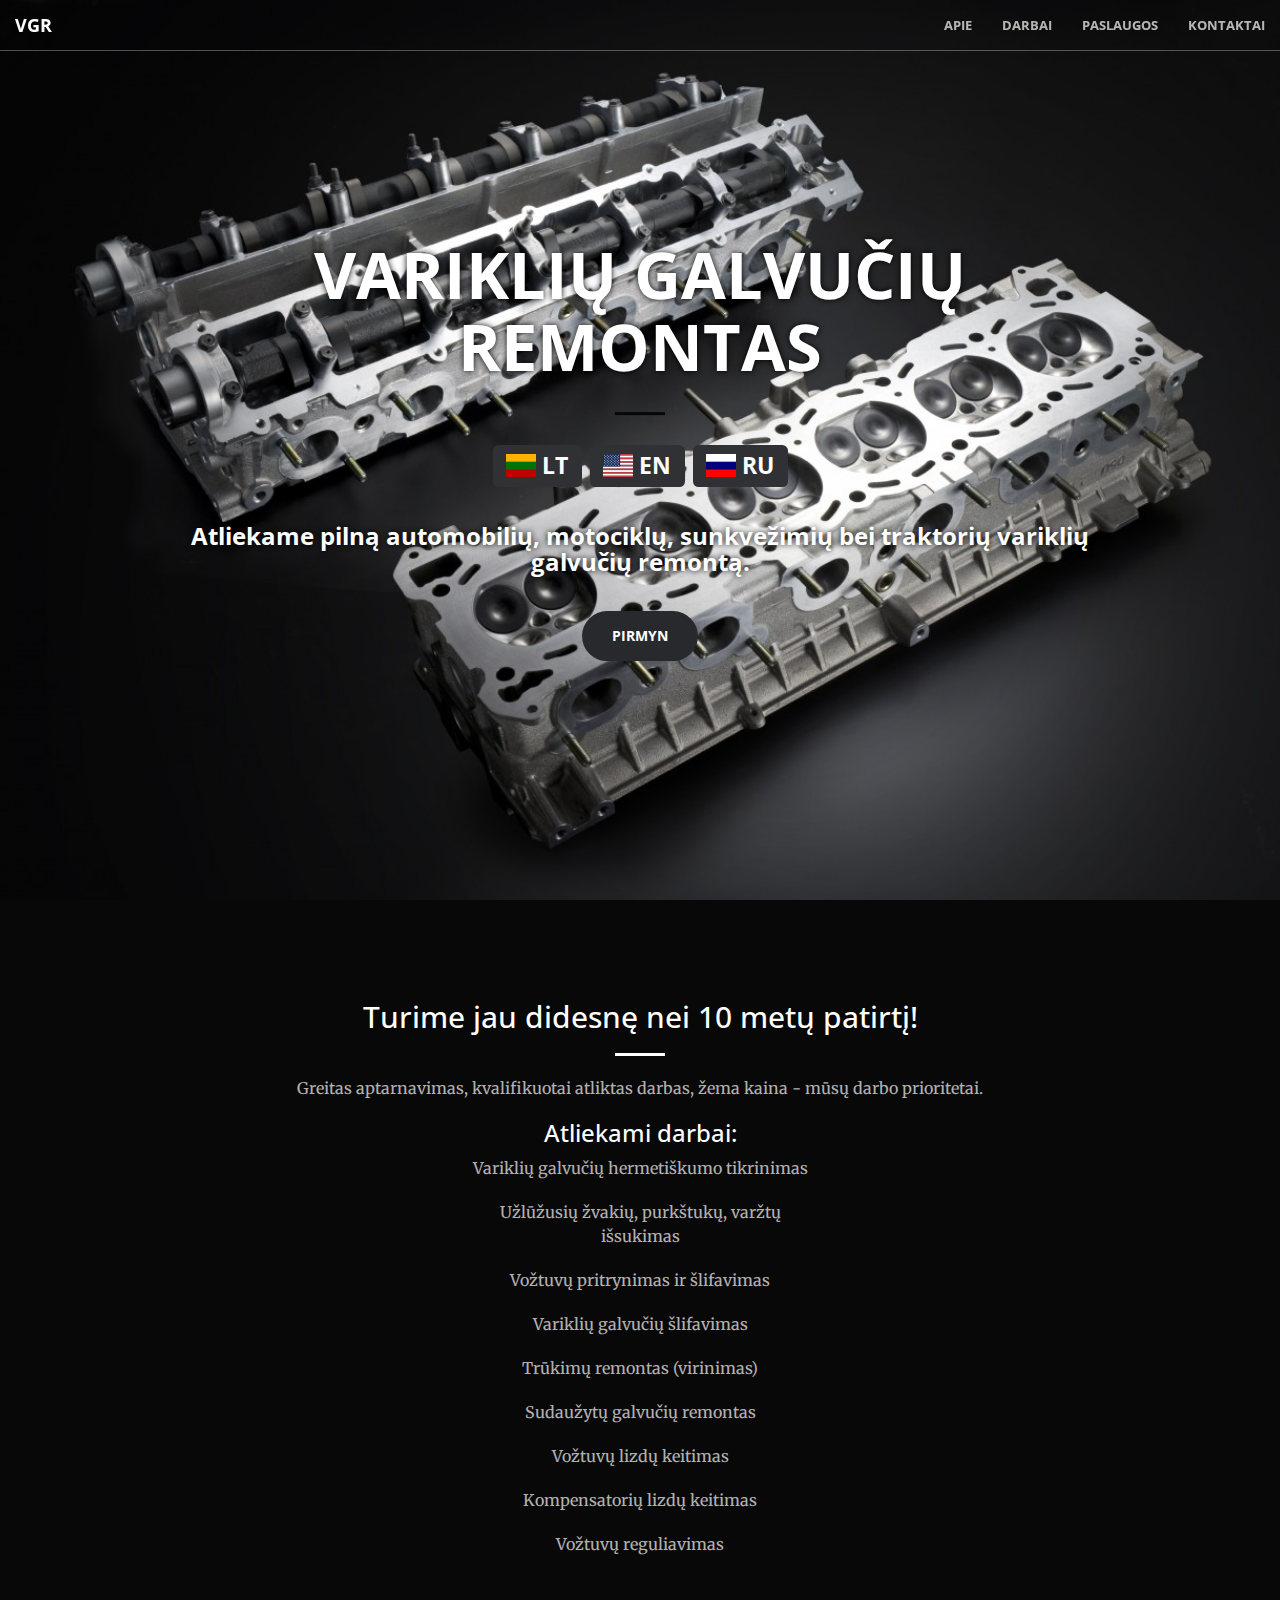
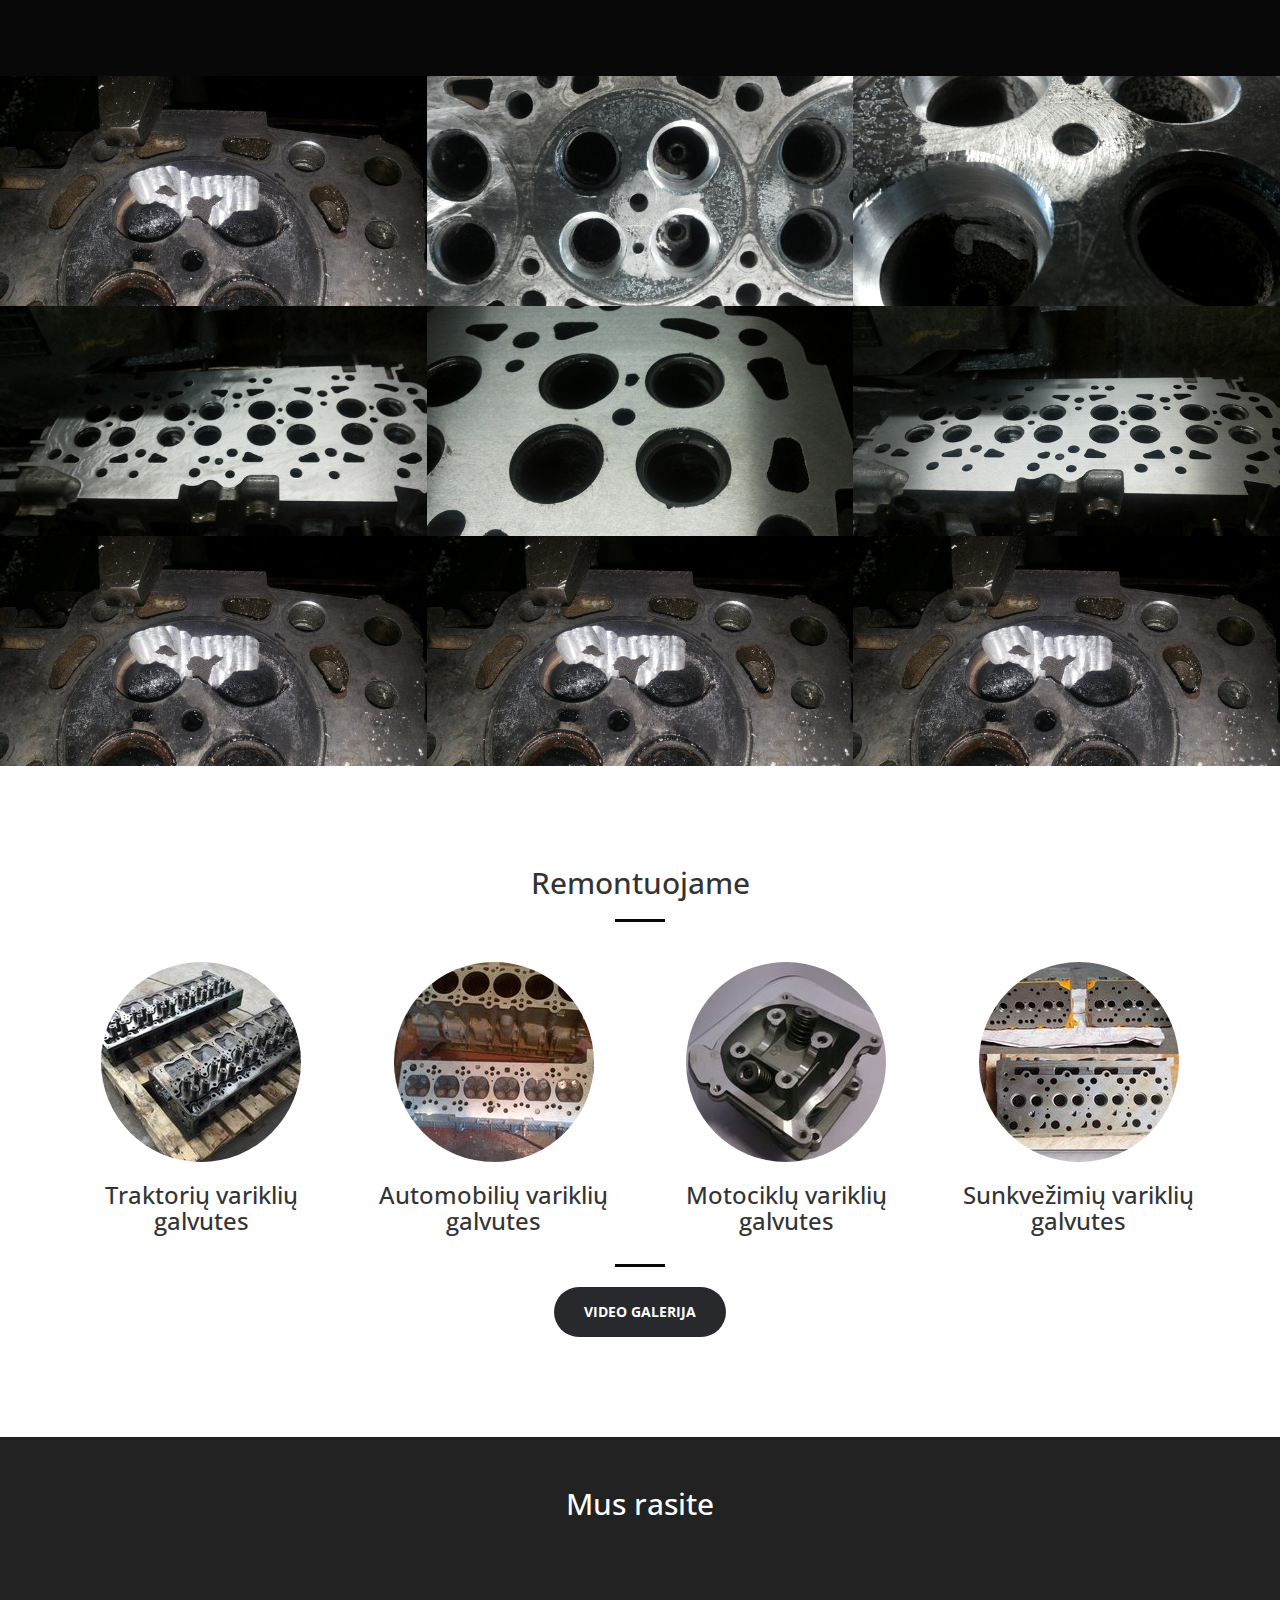
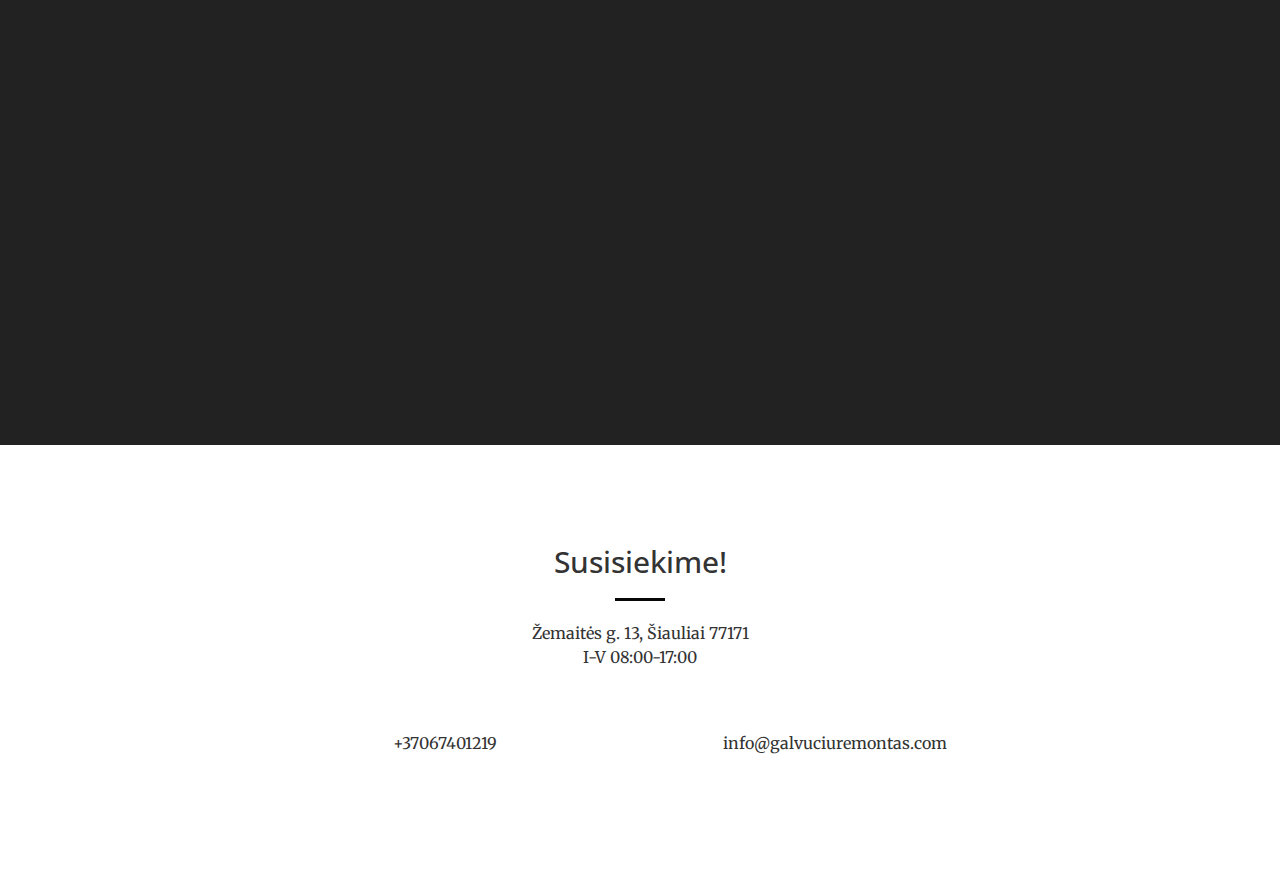
==== lt/index.html @ f891d453 "F" ====
<!DOCTYPE html>
<html lang="en">

<head>

    <meta charset="utf-8">
    <meta http-equiv="X-UA-Compatible" content="IE=edge">
    <meta name="viewport" content="width=device-width, initial-scale=1 maximum-scale=1, user-scalable=0">
    <meta name="description" content="Variklių galvučių hermetiškumo tikrinimas. Užlūžusių žvakių, purkštukų, varžtų išsukimas.     Vožtuvų pritrynimas ir šlifavimas. Variklių galvučių šlifavimas. Trūkimų remontas (virinimas). Sudaužytų galvučių remontas.     Vožtuvų lizdų keitimas. Kompensatorių lizdų keitimas. Vožtuvų reguliavimas">
    <meta name="author" content="google.com/+AndriusVenclauskas">
    <link rel="alternate" hreflang="x-default" href="http://www.galvuciuremontas.com" />
    <link rel="alternate" hreflang="lt" href="http://www.galvuciuremontas.com/lt" />
    <link rel="alternate" hreflang="en" href="http://www.galvuciuremontas.com" />
    <link rel="alternate" hreflang="ru" href="http://www.galvuciuremontas.com/ru" />

    <title>Automobilių, motociklų, traktorių bei sunkvežimių variklių galvučių remontas Šiauliuose</title>

    
    <link rel="stylesheet" href="css/bootstrap.css" type="text/css">

    
    <link href='http://fonts.googleapis.com/css?family=Open+Sans:300italic,400italic,600italic,700italic,800italic,400,300,600,700,800' rel='stylesheet' type='text/css'>
    <link href='http://fonts.googleapis.com/css?family=Merriweather:400,300,300italic,400italic,700,700italic,900,900italic' rel='stylesheet' type='text/css'>
    <link rel="stylesheet" href="font-awesome/css/font-awesome.min.css" type="text/css">

    
    <link rel="stylesheet" href="css/animate.min.css" type="text/css">

    
    <link rel="stylesheet" href="css/creative.css" type="text/css">
    <link href="./css/flag-icon.css" rel="stylesheet">
    <!-- HTML5 Shim and Respond.js IE8 support of HTML5 elements and media queries -->
    <!-- WARNING: Respond.js doesn't work if you view the page via file:// -->
    <!--[if lt IE 9]>
    <script language="Javascript">

alert ("Jūsų naudojamos internetės naršyklės versija yra pasenusi!\nAtsinaujinkite naršyklę į vieną iš pateiktų, kad išvengtumėte naršymo sutrikimų:\nFirefox\nChrome\nOpera\nSafari\nInternet explorer 11")
</script>
        <script src="https://oss.maxcdn.com/libs/html5shiv/3.7.0/html5shiv.js"></script>
        <script src="https://oss.maxcdn.com/libs/respond.js/1.4.2/respond.min.js"></script>
    <![endif]-->
<script>
  (function(i,s,o,g,r,a,m){i['GoogleAnalyticsObject']=r;i[r]=i[r]||function(){
  (i[r].q=i[r].q||[]).push(arguments)},i[r].l=1*new Date();a=s.createElement(o),
  m=s.getElementsByTagName(o)[0];a.async=1;a.src=g;m.parentNode.insertBefore(a,m)
  })(window,document,'script','//www.google-analytics.com/analytics.js','ga');

  ga('create', 'UA-40363835-4', 'auto');
  ga('send', 'pageview');

</script>
</head>

<body id="page-top">

    <nav id="mainNav" class="navbar navbar-default navbar-fixed-top">
        <div class="container-fluid">
            <!-- Brand and toggle get grouped for better mobile display -->
            <div class="navbar-header">
                <button type="button" class="navbar-toggle collapsed" data-toggle="collapse" data-target="#bs-example-navbar-collapse-1">
                    <span class="sr-only">Toggle navigation</span>
                    <span class="icon-bar"></span>
                    <span class="icon-bar"></span>
                    <span class="icon-bar"></span>
                </button>
                <a class="navbar-brand page-scroll" href="#page-top">VGR</a>
            </div>

            <!-- Collect the nav links, forms, and other content for toggling -->
            <div class="collapse navbar-collapse" id="bs-example-navbar-collapse-1">
                <ul class="nav navbar-nav navbar-right">
                    <li>
                        <a class="page-scroll" href="#about">Apie</a>
                    </li>
                    <li>
                        <a class="page-scroll" href="#portfolio">Darbai</a>
                    </li>
                    <li>
                        <a class="page-scroll" href="#services">Paslaugos</a>
                    </li>
                    <li>
                        <a class="page-scroll" href="#contact">Kontaktai</a>
                    </li>
                </ul>
            </div>
            <!-- /.navbar-collapse -->
        </div>
        <!-- /.container-fluid -->
    </nav>

    <header>
        <div class="header-content">
            <div class="header-content-inner">
                <h1 style="text-shadow: 0px 0px 6px #000">Variklių galvučių remontas</h1>
                <hr>
                <h2>
                <a href="http://www.galvuciuremontas.com/lt"><span class="label label-primary"><span class="flag-icon flag-icon-lt"></span> LT</span></a>
                <a href="http://www.galvuciuremontas.com/"><span class="label label-primary"><span class="flag-icon flag-icon-us"></span> EN</span></a>
                <a href="http://www.galvuciuremontas.com/ru"><span class="label label-primary"><span class="flag-icon flag-icon-ru"></span> RU</span></a>
            </h2>
            <div class="media">
                <h3 style="text-shadow: 0px 0px 6px #000"><b>Atliekame pilną automobilių, motociklų, sunkvežimių bei traktorių variklių galvučių remontą.</b></h3>
            </div>
            <div class="media">
                <a href="#about" class="btn btn-primary btn-xl page-scroll">Pirmyn</a>
                </div>
            </div>
        </div>
    </header>

    <section class="bg-primary" id="about">
        <div class="container">
            <div class="row">
                <div class="col-lg-8 col-lg-offset-2 text-center">
                    <h2 class="section-heading">Turime jau didesnę nei 10 metų patirtį!</h2>
                    <hr class="light">
                        <p class="text-faded">Greitas aptarnavimas, kvalifikuotai atliktas darbas, žema kaina - mūsų darbo prioritetai.</p>
                </div>
                <div class="col-lg-4 col-lg-offset-4 text-center">
                    <h3 class="section-heading">Atliekami darbai:</h3>
                    <ul class="list-unstyled">
                        <li><p class="text-faded">Variklių galvučių hermetiškumo tikrinimas</p></li>
                        <li><p class="text-faded">Užlūžusių žvakių, purkštukų, varžtų išsukimas</p></li>
                        <li><p class="text-faded">Vožtuvų pritrynimas ir šlifavimas</p></li>
                        <li><p class="text-faded">Variklių galvučių šlifavimas</p></li>
                        <li><p class="text-faded">Trūkimų remontas (virinimas)</p></li>
                        <li><p class="text-faded">Sudaužytų galvučių remontas</p></li>
                        <li><p class="text-faded">Vožtuvų lizdų keitimas</p></li>
                        <li><p class="text-faded">Kompensatorių lizdų keitimas</p></li>
                        <li><p class="text-faded">Vožtuvų reguliavimas</p></li>
                    </ul>
                </div>    
            </div>
        </div>
    </section>

    <section class="no-padding" id="portfolio">
        <div class="container-fluid">
            <div class="row no-gutter">
                <div class="col-lg-4 col-sm-6">
                    <a href="#Modal1" class="portfolio-box" data-toggle="modal">
                        <img src="img/portfolio/1.jpg" class="img-responsive" alt="">
                        <div class="portfolio-box-caption">
                            <div class="portfolio-box-caption-content">
                                <div class="project-category text-faded">
                                    
                                </div>
                                <div class="project-name">
                                    Vožtuvų reguliavimas
                                </div>
                            </div>
                        </div>
                    </a>
                </div>
                <div class="col-lg-4 col-sm-6">
                    <a href="#" class="portfolio-box">
                        <img src="img/portfolio/2.jpg" class="img-responsive" alt="">
                        <div class="portfolio-box-caption">
                            <div class="portfolio-box-caption-content">
                                <div class="project-category text-faded">
                                    
                                </div>
                                <div class="project-name">
                                    Tikrinimas
                                </div>
                            </div>
                        </div>
                    </a>
                </div>
                <div class="col-lg-4 col-sm-6">
                    <a href="#" class="portfolio-box">
                        <img src="img/portfolio/3.jpg" class="img-responsive" alt="">
                        <div class="portfolio-box-caption">
                            <div class="portfolio-box-caption-content">
                                <div class="project-category text-faded">
                                    
                                </div>
                                <div class="project-name">
                                    Šlifavimas
                                </div>
                            </div>
                        </div>
                    </a>
                </div>
                <div class="col-lg-4 col-sm-6">
                    <a href="#" class="portfolio-box">
                        <img src="img/portfolio/4.jpg" class="img-responsive" alt="">
                        <div class="portfolio-box-caption">
                            <div class="portfolio-box-caption-content">
                                <div class="project-category text-faded">
                                    
                                </div>
                                <div class="project-name">
                                    Vožtuvų trynimas
                                </div>
                            </div>
                        </div>
                    </a>
                </div>
                <div class="col-lg-4 col-sm-6">
                    <a href="#" class="portfolio-box">
                        <img src="img/portfolio/5.jpg" class="img-responsive" alt="">
                        <div class="portfolio-box-caption">
                            <div class="portfolio-box-caption-content">
                                <div class="project-category text-faded">
                                    
                                </div>
                                <div class="project-name">
                                    Trūkimų remontas (virinimas)
                                </div>
                            </div>
                        </div>
                    </a>
                </div>
                <div class="col-lg-4 col-sm-6">
                    <a href="#" class="portfolio-box">
                        <img src="img/portfolio/6.jpg" class="img-responsive" alt="">
                        <div class="portfolio-box-caption">
                            <div class="portfolio-box-caption-content">
                                <div class="project-category text-faded">
                                    
                                </div>
                                <div class="project-name">
                                    Sudaužytų galvučių remontas
                                </div>
                            </div>
                        </div>
                    </a>
                </div>
                <div class="col-lg-4 col-sm-6">
                    <a href="#" class="portfolio-box">
                        <img src="img/portfolio/1.jpg" class="img-responsive" alt="">
                        <div class="portfolio-box-caption">
                            <div class="portfolio-box-caption-content">
                                <div class="project-category text-faded">
                                    
                                </div>
                                <div class="project-name">
                                    Vožtuvų lizdų keitimas
                                </div>
                            </div>
                        </div>
                    </a>
                </div>
                <div class="col-lg-4 col-sm-6">
                    <a href="#" class="portfolio-box">
                        <img src="img/portfolio/1.jpg" class="img-responsive" alt="">
                        <div class="portfolio-box-caption">
                            <div class="portfolio-box-caption-content">
                                <div class="project-category text-faded">
                                    
                                </div>
                                <div class="project-name">
                                    Kompensatorių lizdų keitimas
                                </div>
                            </div>
                        </div>
                    </a>
                </div>
                <div class="col-lg-4 col-sm-6">
                    <a href="#" class="portfolio-box">
                        <img src="img/portfolio/1.jpg" class="img-responsive" alt="">
                        <div class="portfolio-box-caption">
                            <div class="portfolio-box-caption-content">
                                <div class="project-category text-faded">
                                    
                                </div>
                                <div class="project-name">
                                    Užlūžusių žvakių, purkštukų, varžtų išsukimas
                                </div>
                            </div>
                        </div>
                    </a>
                </div>
            </div>
        </div>
    </section>

<section id="services">
        <div class="container">
            <div class="row">
                <div class="col-lg-12 text-center">
                    <h2 class="section-heading">Remontuojame</h2>
                    <hr class="primary">
                </div>
            </div>
        </div>
        <div class="container">
            <div class="row">
                <div class="col-lg-3 col-sm-6 text-center">
                    <div class="service-box">
                        <img src="img/paslaugos/traktoriaus.jpeg" class="center-block img-responsive img-circle" alt="">
                        <h3>Traktorių variklių galvutes</h3>
                    </div>
                </div>
                <div class="col-lg-3 col-sm-6 text-center">
                    <div class="service-box">
                        <img src="img/paslaugos/auto.jpg" class="center-block img-responsive img-circle" alt="">
                        <h3>Automobilių variklių galvutes</h3>
                    </div>
                </div>
                <div class="col-lg-3 col-sm-6 text-center">
                    <div class="service-box">
                        <img src="img/paslaugos/motociklo.jpg" class="center-block img-responsive img-circle" alt="">
                        <h3>Motociklų variklių galvutes</h3>
                    </div>
                </div>
                <div class="col-lg-3 col-sm-6 text-center">
                    <div class="service-box">
                        <img src="img/paslaugos/ratlankis.jpg" class="center-block img-responsive img-circle" alt="">
                        <h3>Sunkvežimių variklių galvutes</h3>
                    </div>
                </div>
            </div>
            <div class="row">
                <div class="col-lg-12 text-center">
                    <hr class="primary">
                    <a href="#galerija" data-toggle="collapse" class="btn btn-primary btn-xl">Video galerija</a>
                </div>
            </div>
        </div>
        <div class="container">
            <div id="galerija" class="collapse">
                <div class="row">
                    <div class="media">
                    <div class="col-sm-3 col-xs-6 img-portfolio">
                        <a href="#Modal2" class="portfolio-box" data-toggle="modal">
                            <div class="video-thumbnail text-center"> <i class="glyphicon glyphicon-play-circle"></i>
                            <img class="img-responsive img-thumbnail" src="https://i.ytimg.com/vi/vfI31BFs4Ao/0.jpg" alt="">
                            </div>
                            <p class="text-center">BMW 2.5 galvutės remontas</p>
                        </a>
                    </div>
                    <div class="col-sm-3 col-xs-6 img-portfolio">
                        <a href="#Modal3" class="portfolio-box" data-toggle="modal">
                            <div class="video-thumbnail text-center"> <i class="glyphicon glyphicon-play-circle"></i>
                            <img class="img-responsive img-thumbnail" src="https://i.ytimg.com/vi/oxmV3vgWl4c/0.jpg" alt="">
                            </div>
                            <p class="text-center">KTM vožtuvų ir galvutės remontas</p>
                        </a>
                    </div>
                    <div class="col-sm-3 col-xs-6 img-portfolio">
                        <a href="#Modal4" class="portfolio-box" data-toggle="modal">
                            <div class="video-thumbnail text-center"> <i class="glyphicon glyphicon-play-circle"></i>
                            <img class="img-responsive img-thumbnail" src="https://i.ytimg.com/vi/OB4TyCoXdlg/0.jpg" alt="">
                            </div>
                            <p class="text-center">Honda motokrosinio galvutės remontas</p>
                        </a>
                    </div>
                    <div class="col-sm-3 col-xs-6 img-portfolio">
                        <a href="#Modal5" class="portfolio-box" data-toggle="modal">
                            <div class="video-thumbnail text-center"> <i class="glyphicon glyphicon-play-circle"></i>
                            <img class="img-responsive img-thumbnail" src="https://i.ytimg.com/vi/f_VTLUuUh7U/0.jpg" alt="">
                            </div>
                            <p class="text-center">Peugeot 2.2 pilnas galvutės remontas</p>
                        </a>
                    </div>
                </div>
                </div>
                <div class="row">
                    <div class="media">
                    <div class="col-sm-3 col-xs-6 img-portfolio">
                        <a href="#Modal6" class="portfolio-box" data-toggle="modal">
                            <div class="video-thumbnail text-center"> <i class="glyphicon glyphicon-play-circle"></i>
                            <img class="img-responsive img-thumbnail" src="https://i.ytimg.com/vi/QL2CWFZBCTs/0.jpg" alt="">
                            </div>
                            <p class="text-center">Audi 1.9 TDI</p>
                        </a>
                    </div>
                    <div class="col-sm-3 col-xs-6 img-portfolio">
                        <a href="#Modal7" class="portfolio-box" data-toggle="modal">
                            <div class="video-thumbnail text-center"> <i class="glyphicon glyphicon-play-circle"></i>
                            <img class="img-responsive img-thumbnail" src="https://i.ytimg.com/vi/hylJThQdtKA/0.jpg" alt="">
                            </div>
                            <p class="text-center">Mercedes-benz 2.7 cdi</p>
                        </a>
                    </div>
                    <div class="col-sm-3 col-xs-6 img-portfolio">
                        <a href="#Modal8" class="portfolio-box" data-toggle="modal">
                            <div class="video-thumbnail text-center"> <i class="glyphicon glyphicon-play-circle"></i>
                            <img class="img-responsive img-thumbnail" src="https://i.ytimg.com/vi/xvziZTaOY_Y/0.jpg" alt="">
                            </div>
                            <p class="text-center">Fiat Ducato</p>
                        </a>
                    </div>
                    <div class="col-sm-3 col-xs-6 img-portfolio">
                        <a href="#Modal9" class="portfolio-box" data-toggle="modal">
                            <div class="video-thumbnail text-center"> <i class="glyphicon glyphicon-play-circle"></i>
                            <img class="img-responsive img-thumbnail" src="https://i.ytimg.com/vi/GqXOnBTB4tA/0.jpg" alt="">
                            </div>
                            <p class="text-center">Karterio remontas</p>
                        </a>
                    </div>
                </div>
            </div>
            <div class="row">
                <div class="col-lg-12 text-center">
                    <a href="#galerija2" data-toggle="collapse">Daugiau...</a>
                </div>
            </div>
            <div id="galerija2" class="collapse">
                <div class="row">
                    <div class="media">
                    <div class="col-sm-3 col-xs-6 img-portfolio">
                        <a href="#Modal10" class="portfolio-box" data-toggle="modal">
                            <div class="video-thumbnail text-center"> <i class="glyphicon glyphicon-play-circle"></i>
                            <img class="img-responsive img-thumbnail" src="https://i.ytimg.com/vi/QEpzXge5I1A/0.jpg" alt="">
                            </div>
                            <p class="text-center">R22 ratai</p>
                        </a>
                    </div>
                    <div class="col-sm-3 col-xs-6 img-portfolio">
                        <a href="#Modal11" class="portfolio-box" data-toggle="modal">
                            <div class="video-thumbnail text-center"> <i class="glyphicon glyphicon-play-circle"></i>
                            <img class="img-responsive img-thumbnail" src="https://i.ytimg.com/vi/1-eBmjG5i5A/0.jpg" alt="">
                            </div>
                            <p class="text-center">Volvo 2.4 d5</p>
                        </a>
                    </div>
                    <div class="col-sm-3 col-xs-6 img-portfolio">
                        <a href="#Modal12" class="portfolio-box" data-toggle="modal">
                            <div class="video-thumbnail text-center"> <i class="glyphicon glyphicon-play-circle"></i>
                            <img class="img-responsive img-thumbnail" src="https://i.ytimg.com/vi/hPvAJxmYUOY/0.jpg" alt="">
                            </div>
                            <p class="text-center">Sulūžę greičių dėžės laikikliai</p>
                        </a>
                    </div>
                    <div class="col-sm-3 col-xs-6 img-portfolio">
                        <a href="#Modal13" class="portfolio-box" data-toggle="modal">
                            <div class="video-thumbnail text-center"> <i class="glyphicon glyphicon-play-circle"></i>
                            <img class="img-responsive img-thumbnail" src="https://i.ytimg.com/vi/WtBPtwCzv9w/0.jpg" alt="">
                            </div>
                            <p class="text-center">Volvo 2.0 perkaitinta galvutė</p>
                        </a>
                    </div>
                </div>
                </div>
                <div class="row">
                    <div class="media">
                    <div class="col-sm-3 col-xs-6 img-portfolio">
                        <a href="#Modal14" class="portfolio-box" data-toggle="modal">
                            <div class="video-thumbnail text-center"> <i class="glyphicon glyphicon-play-circle"></i>
                            <img class="img-responsive img-thumbnail" src="https://i.ytimg.com/vi/uMz9HZxQ9YI/0.jpg" alt="">
                            </div>
                            <p class="text-center">Toyota V8</p>
                        </a>
                    </div>
                    <div class="col-sm-3 col-xs-6 img-portfolio">
                        <a href="#Modal15" class="portfolio-box" data-toggle="modal">
                            <div class="video-thumbnail text-center"> <i class="glyphicon glyphicon-play-circle"></i>
                            <img class="img-responsive img-thumbnail" src="https://i.ytimg.com/vi/w4t-NYirgW8/0.jpg" alt="">
                            </div>
                            <p class="text-center">Opel 2.2</p>
                        </a>
                    </div>
                </div>
            </div>
        </div>
    </div>
    </div>
    </section>
   <!-- <aside>
<div class="container">
            <div class="row">
                <div class="col-md-3 col-sm-6">
                    <a href="#">
                        <img src="img/logos/envato.jpg" class="img-responsive" alt="">
                    </a>
                </div>
                <div class="col-md-3 col-sm-6">
                    <a href="#">
                        <img src="img/logos/designmodo.jpg" class="img-responsive" alt="">
                    </a>
                </div>
                <div class="col-md-3 col-sm-6">
                    <a href="#">
                        <img src="img/logos/themeforest.jpg" class="img-responsive" alt="">
                    </a>
                </div>
                <div class="col-md-3 col-sm-6">
                    <a href="#">
                        <img src="img/logos/creative-market.jpg" class="img-responsive" alt="">
                    </a>
                </div>
            </div>
        </div>
        </aside> -->
    <aside class="bg-dark">
        <div class="container text-center">
            <div class="call-to-action">
                <h2>Mus rasite</h2>
                <div class="col-sm-8 col-sm-offset-2 col-md-10 col-md-offset-1">
                <iframe class="mapsas" src="https://www.google.com/maps/embed?pb=!1m18!1m12!1m3!1d2235.0635634694577!2d23.29683485110481!3d55.93093598561181!2m3!1f0!2f0!3f0!3m2!1i1024!2i768!4f13.1!3m3!1m2!1s0x46e5e3054b8f49af%3A0x2e1afb6522ec66d9!2zxb1lbWFpdMSXcyBnLiAxMywgxaBpYXVsaWFpIDc3MTcx!5e0!3m2!1slt!2slt!4v1447265848311" allowfullscreen></iframe>
            </div>
            </div>
        </div>
    </aside>

    <section id="contact">
        <div class="container">
            <div class="row">
                <div class="col-lg-8 col-lg-offset-2 text-center">
                    <h2 class="section-heading">Susisiekime!</h2>
                    <hr class="primary">
                    <p>Žemaitės g. 13, Šiauliai 77171<br>I-V 08:00-17:00</p>
                </div>
                <div class="col-lg-4 col-lg-offset-2 text-center">
                    <i class="fa fa-phone fa-3x wow bounceIn"></i>
                    <p>+37067401219</p>
                </div>
                <div class="col-lg-4 text-center">
                    <i class="fa fa-envelope-o fa-3x wow bounceIn" data-wow-delay=".1s"></i>
                    <p>info@galvuciuremontas.com</p>
                </div>
            </div>
        </div>
    </section>


<!-- Modal 1 -->
    <div class="modal fade" id="Modal1" tabindex="-1" role="dialog" aria-hidden="true">
        <div class="modal-dialog">
        <div class="modal-content">
            
                        <div class="modal-body">   
                            <img src="img/portfolio/1.jpg" class="img-responsive" alt="">
                            <img src="img/portfolio/1.jpg" class="img-responsive" alt="">
                            <img src="img/portfolio/1.jpg" class="img-responsive" alt="">
                            <div class="modal-footer">
                            <div class="text-center">
                            <button type="button" class="btn btn-primary" data-dismiss="modal"><i class="fa fa-times"></i> Užverti</button>
                           </div> 
                           </div>
                        </div>
        </div>
        </div>
    </div>
<!-- Modal 2 -->
    <div class="modal fade" id="Modal2" tabindex="-1" role="dialog" aria-hidden="true">
        <div class="modal-dialog">
        <div class="modal-content">
            
                        <div class="modal-body">  
                        <div class="flex-video widescreen"> 
                            <iframe src="https://www.youtube.com/embed/vfI31BFs4Ao" frameborder="0" allowfullscreen></iframe>
                        </div>
                            <div class="modal-footer">
                            <div class="text-center">
                            <button type="button" class="btn btn-primary" data-dismiss="modal"><i class="fa fa-times"></i> Užverti</button>
                           </div> 
                           </div>
                        </div>
        </div>
        </div>
    </div>
    <!-- Modal 3 -->
    <div class="modal fade" id="Modal3" tabindex="-1" role="dialog" aria-hidden="true">
        <div class="modal-dialog">
        <div class="modal-content">
            
                        <div class="modal-body">  
                        <div class="flex-video widescreen"> 
                            <iframe src="https://www.youtube.com/embed/oxmV3vgWl4c" frameborder="0" allowfullscreen></iframe>
                        </div>
                            <div class="modal-footer">
                            <div class="text-center">
                            <button type="button" class="btn btn-primary" data-dismiss="modal"><i class="fa fa-times"></i> Užverti</button>
                           </div> 
                           </div>
                        </div>
        </div>
        </div>
    </div>
    <!-- Modal 4 -->
    <div class="modal fade" id="Modal4" tabindex="-1" role="dialog" aria-hidden="true">
        <div class="modal-dialog">
        <div class="modal-content">
            
                        <div class="modal-body">  
                        <div class="flex-video widescreen"> 
                            <iframe src="https://www.youtube.com/embed/OB4TyCoXdlg" frameborder="0" allowfullscreen></iframe>
                        </div>
                            <div class="modal-footer">
                            <div class="text-center">
                            <button type="button" class="btn btn-primary" data-dismiss="modal"><i class="fa fa-times"></i> Užverti</button>
                           </div> 
                           </div>
                        </div>
        </div>
        </div>
    </div>
    <!-- Modal 5 -->
    <div class="modal fade" id="Modal5" tabindex="-1" role="dialog" aria-hidden="true">
        <div class="modal-dialog">
        <div class="modal-content">
            
                        <div class="modal-body">  
                        <div class="flex-video widescreen">
                            <iframe src="https://www.youtube.com/embed/f_VTLUuUh7U" frameborder="0" allowfullscreen></iframe>
                        </div>
                            <div class="modal-footer">
                            <div class="text-center">
                            <button type="button" class="btn btn-primary" data-dismiss="modal"><i class="fa fa-times"></i> Užverti</button>
                           </div> 
                           </div>
                        </div>
        </div>
        </div>
    </div>
    <!-- Modal 6 -->
    <div class="modal fade" id="Modal6" tabindex="-1" role="dialog" aria-hidden="true">
        <div class="modal-dialog">
        <div class="modal-content">
            
                        <div class="modal-body">  
                        <div class="flex-video widescreen">
                            <iframe src="https://www.youtube.com/embed/QL2CWFZBCTs" frameborder="0" allowfullscreen></iframe>
                        </div>
                            <div class="modal-footer">
                            <div class="text-center">
                            <button type="button" class="btn btn-primary" data-dismiss="modal"><i class="fa fa-times"></i> Užverti</button>
                           </div> 
                           </div>
                        </div>
        </div>
        </div>
    </div>
    <!-- Modal 7 -->
    <div class="modal fade" id="Modal7" tabindex="-1" role="dialog" aria-hidden="true">
        <div class="modal-dialog">
        <div class="modal-content">
            
                        <div class="modal-body">  
                        <div class="flex-video widescreen">
                            <iframe src="https://www.youtube.com/embed/hylJThQdtKA" frameborder="0" allowfullscreen></iframe>
                        </div>
                            <div class="modal-footer">
                            <div class="text-center">
                            <button type="button" class="btn btn-primary" data-dismiss="modal"><i class="fa fa-times"></i> Užverti</button>
                           </div> 
                           </div>
                        </div>
        </div>
        </div>
    </div>
    <!-- Modal 8 -->
    <div class="modal fade" id="Modal8" tabindex="-1" role="dialog" aria-hidden="true">
        <div class="modal-dialog">
        <div class="modal-content">
            
                        <div class="modal-body">  
                        <div class="flex-video widescreen"> 
                            <iframe src="https://www.youtube.com/embed/xvziZTaOY_Y" frameborder="0" allowfullscreen></iframe>
                        </div>
                            <div class="modal-footer">
                            <div class="text-center">
                            <button type="button" class="btn btn-primary" data-dismiss="modal"><i class="fa fa-times"></i> Užverti</button>
                           </div> 
                           </div>
                        </div>
        </div>
        </div>
    </div>
    <!-- Modal 9 -->
    <div class="modal fade" id="Modal9" tabindex="-1" role="dialog" aria-hidden="true">
        <div class="modal-dialog">
        <div class="modal-content">
            
                        <div class="modal-body">  
                        <div class="flex-video widescreen"> 
                            <iframe src="https://www.youtube.com/embed/GqXOnBTB4tA" frameborder="0" allowfullscreen></iframe>
                        </div>
                            <div class="modal-footer">
                            <div class="text-center">
                            <button type="button" class="btn btn-primary" data-dismiss="modal"><i class="fa fa-times"></i> Užverti</button>
                           </div> 
                           </div>
                        </div>
        </div>
        </div>
    </div>
    <!-- Modal 10 -->
    <div class="modal fade" id="Modal10" tabindex="-1" role="dialog" aria-hidden="true">
        <div class="modal-dialog">
        <div class="modal-content">
            
                        <div class="modal-body">  
                        <div class="flex-video widescreen"> 
                            <iframe src="https://www.youtube.com/embed/QEpzXge5I1A" frameborder="0" allowfullscreen></iframe>
                        </div>
                            <div class="modal-footer">
                            <div class="text-center">
                            <button type="button" class="btn btn-primary" data-dismiss="modal"><i class="fa fa-times"></i> Užverti</button>
                           </div> 
                           </div>
                        </div>
        </div>
        </div>
    </div>
    <!-- Modal 11 -->
    <div class="modal fade" id="Modal11" tabindex="-1" role="dialog" aria-hidden="true">
        <div class="modal-dialog">
        <div class="modal-content">
            
                        <div class="modal-body">  
                        <div class="flex-video widescreen"> 
                            <iframe src="https://www.youtube.com/embed/1-eBmjG5i5A" frameborder="0" allowfullscreen></iframe>
                        </div>
                            <div class="modal-footer">
                            <div class="text-center">
                            <button type="button" class="btn btn-primary" data-dismiss="modal"><i class="fa fa-times"></i> Užverti</button>
                           </div> 
                           </div>
                        </div>
        </div>
        </div>
    </div>
    <!-- Modal 12 -->
    <div class="modal fade" id="Modal12" tabindex="-1" role="dialog" aria-hidden="true">
        <div class="modal-dialog">
        <div class="modal-content">
            
                        <div class="modal-body">  
                        <div class="flex-video widescreen"> 
                            <iframe src="https://www.youtube.com/embed/hPvAJxmYUOY" frameborder="0" allowfullscreen></iframe>
                        </div>
                            <div class="modal-footer">
                            <div class="text-center">
                            <button type="button" class="btn btn-primary" data-dismiss="modal"><i class="fa fa-times"></i> Užverti</button>
                           </div> 
                           </div>
                        </div>
        </div>
        </div>
    </div>
    <!-- Modal 13 -->
    <div class="modal fade" id="Modal13" tabindex="-1" role="dialog" aria-hidden="true">
        <div class="modal-dialog">
        <div class="modal-content">
            
                        <div class="modal-body">  
                        <div class="flex-video widescreen"> 
                            <iframe src="https://www.youtube.com/embed/WtBPtwCzv9w" frameborder="0" allowfullscreen></iframe>
                        </div>
                            <div class="modal-footer">
                            <div class="text-center">
                            <button type="button" class="btn btn-primary" data-dismiss="modal"><i class="fa fa-times"></i> Užverti</button>
                           </div> 
                           </div>
                        </div>
        </div>
        </div>
    </div>
    <!-- Modal 14 -->
    <div class="modal fade" id="Modal14" tabindex="-1" role="dialog" aria-hidden="true">
        <div class="modal-dialog">
        <div class="modal-content">
            
                        <div class="modal-body">  
                        <div class="flex-video widescreen"> 
                            <iframe src="https://www.youtube.com/embed/uMz9HZxQ9YI" frameborder="0" allowfullscreen></iframe>
                        </div>
                            <div class="modal-footer">
                            <div class="text-center">
                            <button type="button" class="btn btn-primary" data-dismiss="modal"><i class="fa fa-times"></i> Užverti</button>
                           </div> 
                           </div>
                        </div>
        </div>
        </div>
    </div>
    <!-- Modal 15 -->
    <div class="modal fade" id="Modal15" tabindex="-1" role="dialog" aria-hidden="true">
        <div class="modal-dialog">
        <div class="modal-content">
            
                        <div class="modal-body">  
                        <div class="flex-video widescreen"> 
                            <iframe src="https://www.youtube.com/embed/w4t-NYirgW8" frameborder="0" allowfullscreen></iframe>
                        </div>
                            <div class="modal-footer">
                            <div class="text-center">
                            <button type="button" class="btn btn-primary" data-dismiss="modal"><i class="fa fa-times"></i> Užverti</button>
                           </div> 
                           </div>
                        </div>
        </div>
        </div>
    </div>


    <!-- jQuery -->
    <script src="js/jquery.js"></script>

    <!-- Bootstrap Core JavaScript -->
    <script src="js/bootstrap.min.js"></script>

    <!-- Plugin JavaScript -->
    <script src="js/jquery.easing.min.js"></script>
    <script src="js/jquery.fittext.js"></script>
    <script src="js/wow.min.js"></script>

    <!-- Custom Theme JavaScript -->
    <script src="js/creative.js"></script>

</body>

</html>
---- lt/css/creative.css ----
/*!
 * Start Bootstrap - Creative Bootstrap Theme (http://startbootstrap.com)
 * Code licensed under the Apache License v2.0.
 * For details, see http://www.apache.org/licenses/LICENSE-2.0.
 */

html,
body {
    width: 100%;
    height: 100%;
}

body {
    font-family: Merriweather,'Helvetica Neue',Arial,sans-serif;
}

hr {
    max-width: 50px;
    border-color: #070707;
    border-width: 3px;
}

hr.light {
    border-color: #fff;
}

a {
    color: #f05f40;
    -webkit-transition: all .35s;
    -moz-transition: all .35s;
    transition: all .35s;
}

a:hover,
a:focus {
    color: #eb3812;
}

h1,
h2,
h3,
h4,
h5,
h6 {
    font-family: 'Open Sans','Helvetica Neue',Arial,sans-serif;
}

p {
    margin-bottom: 20px;
    font-size: 16px;
    line-height: 1.5;
}

.bg-primary {
    background-color: #080808;
}

.bg-dark {
    color: #fff;
    background-color: #222;
}

.text-faded {
    color: rgba(255,255,255,.7);
}

section {
    padding: 100px 0;
}

aside {
    padding: 50px 0;
}

.no-padding {
    padding: 0;
}

.navbar-default {
    border-color: rgba(34,34,34,.05);
    font-family: 'Open Sans','Helvetica Neue',Arial,sans-serif;
    background-color: #fff;
    -webkit-transition: all .35s;
    -moz-transition: all .35s;
    transition: all .35s;
}

.navbar-default .navbar-header .navbar-brand {
    text-transform: uppercase;
    font-family: 'Open Sans','Helvetica Neue',Arial,sans-serif;
    font-weight: 700;
    color: #f05f40;
}

.navbar-default .navbar-header .navbar-brand:hover,
.navbar-default .navbar-header .navbar-brand:focus {
    color: #eb3812;
}

.navbar-default .nav > li>a,
.navbar-default .nav>li>a:focus {
    text-transform: uppercase;
    font-size: 13px;
    font-weight: 700;
    color: #222;
}

.navbar-default .nav > li>a:hover,
.navbar-default .nav>li>a:focus:hover {
    color: #f05f40;
}

.navbar-default .nav > li.active>a,
.navbar-default .nav>li.active>a:focus {
    color: #f05f40!important;
    background-color: transparent;
}

.navbar-default .nav > li.active>a:hover,
.navbar-default .nav>li.active>a:focus:hover {
    background-color: transparent;
}

@media(min-width:768px) {
    .navbar-default {
        border-color: rgba(255,255,255,.3);
        background-color: transparent;
    }

    .navbar-default .navbar-header .navbar-brand {
        color: rgba(255,255,255,.7);
    }

    .navbar-default .navbar-header .navbar-brand:hover,
    .navbar-default .navbar-header .navbar-brand:focus {
        color: #fff;
    }

    .navbar-default .nav > li>a,
    .navbar-default .nav>li>a:focus {
        color: rgba(255,255,255,.7);
    }

    .navbar-default .nav > li>a:hover,
    .navbar-default .nav>li>a:focus:hover {
        color: #fff;
    }

    .navbar-default.affix {
        border-color: rgba(34,34,34,.05);
        background-color: #fff;
    }

    .navbar-default.affix .navbar-header .navbar-brand {
        font-size: 14px;
        color: #f05f40;
    }

    .navbar-default.affix .navbar-header .navbar-brand:hover,
    .navbar-default.affix .navbar-header .navbar-brand:focus {
        color: #eb3812;
    }

    .navbar-default.affix .nav > li>a,
    .navbar-default.affix .nav>li>a:focus {
        color: #222;
    }

    .navbar-default.affix .nav > li>a:hover,
    .navbar-default.affix .nav>li>a:focus:hover {
        color: #f05f40;
    }
}

header {
    position: relative;
    width: 100%;
    min-height: auto;
    text-align: center;
    color: #fff;
    background-image: url(../img/header.jpg);
    background-position: center;
    -webkit-background-size: cover;
    -moz-background-size: cover;
    background-size: cover;
    -o-background-size: cover;
}

header .header-content {
    position: relative;
    width: 100%;
    padding: 100px 15px;
    text-align: center;
}

header .header-content .header-content-inner h1 {
    margin-top: 0;
    margin-bottom: 0;
    text-transform: uppercase;
    font-weight: 700;
}

header .header-content .header-content-inner hr {
    margin: 30px auto;
}

header .header-content .header-content-inner p {
    margin-bottom: 50px;
    font-size: 16px;
    font-weight: 300;
    color: rgba(255,255,255,.7);
}

@media(min-width:768px) {
    header {
        min-height: 100%;
    }

    header .header-content {
        position: absolute;
        top: 50%;
        padding: 0 50px;
        -webkit-transform: translateY(-50%);
        -ms-transform: translateY(-50%);
        transform: translateY(-50%);
    }

    header .header-content .header-content-inner {
        margin-right: auto;
        margin-left: auto;
        max-width: 1000px;
    }

    header .header-content .header-content-inner p {
        margin-right: auto;
        margin-left: auto;
        max-width: 80%;
        font-size: 18px;
    }
}

.section-heading {
    margin-top: 0;
}

.service-box {
    margin: 50px auto 0;
    max-width: 400px;
}

@media(min-width:992px) {
    .service-box {
        margin: 20px auto 0;
    }
}

.service-box p {
    margin-bottom: 0;
}

.portfolio-box {
    display: block;
    position: relative;
    margin: 0 auto;
    max-width: 650px;
}

.portfolio-box .portfolio-box-caption {
    display: block;
    position: absolute;
    bottom: 0;
    width: 100%;
    height: 100%;
    text-align: center;
    color: #fff;
    opacity: 0;
    background: #222;
    -webkit-transition: all .35s;
    -moz-transition: all .35s;
    transition: all .35s;
}

.portfolio-box .portfolio-box-caption .portfolio-box-caption-content {
    position: absolute;
    top: 50%;
    width: 100%;
    text-align: center;
    transform: translateY(-50%);
}

.portfolio-box .portfolio-box-caption .portfolio-box-caption-content .project-category,
.portfolio-box .portfolio-box-caption .portfolio-box-caption-content .project-name {
    padding: 0 15px;
    font-family: 'Open Sans','Helvetica Neue',Arial,sans-serif;
}

.portfolio-box .portfolio-box-caption .portfolio-box-caption-content .project-category {
    text-transform: uppercase;
    font-size: 14px;
    font-weight: 600;
}

.portfolio-box .portfolio-box-caption .portfolio-box-caption-content .project-name {
    font-size: 18px;
}

.portfolio-box:hover .portfolio-box-caption {
    opacity: 0.9;
}

@media(min-width:768px) {
    .portfolio-box .portfolio-box-caption .portfolio-box-caption-content .project-category {
        font-size: 16px;
    }

    .portfolio-box .portfolio-box-caption .portfolio-box-caption-content .project-name {
        font-size: 22px;
    }
}

.call-to-action h2 {
    margin: 0 auto 20px;
}

.text-primary {
    color: #f05f40;
}

.no-gutter > [class*=col-] {
    padding-right: 0;
    padding-left: 0;
}

.btn-default {
    border-color: #fff;
    color: #222;
    background-color: #fff;
    -webkit-transition: all .35s;
    -moz-transition: all .35s;
    transition: all .35s;
}

.btn-default:hover,
.btn-default:focus,
.btn-default.focus,
.btn-default:active,
.btn-default.active,
.open > .dropdown-toggle.btn-default {
    border-color: #ededed;
    color: #222;
    background-color: #f2f2f2;
}

.btn-default:active,
.btn-default.active,
.open > .dropdown-toggle.btn-default {
    background-image: none;
}

.btn-default.disabled,
.btn-default[disabled],
fieldset[disabled] .btn-default,
.btn-default.disabled:hover,
.btn-default[disabled]:hover,
fieldset[disabled] .btn-default:hover,
.btn-default.disabled:focus,
.btn-default[disabled]:focus,
fieldset[disabled] .btn-default:focus,
.btn-default.disabled.focus,
.btn-default[disabled].focus,
fieldset[disabled] .btn-default.focus,
.btn-default.disabled:active,
.btn-default[disabled]:active,
fieldset[disabled] .btn-default:active,
.btn-default.disabled.active,
.btn-default[disabled].active,
fieldset[disabled] .btn-default.active {
    border-color: #fff;
    background-color: #fff;
}

.btn-default .badge {
    color: #fff;
    background-color: #222;
}

.btn-primary {
    border-color: #f05f40;
    color: #fff;
    background-color: #28292D;
    -webkit-transition: all .35s;
    -moz-transition: all .35s;
    transition: all .35s;
}

.btn-primary:hover,
.btn-primary:focus,
.btn-primary.focus,
.btn-primary:active,
.btn-primary.active,
.open > .dropdown-toggle.btn-primary {
    border-color: #ed431f;
    color: #fff;
    background-color: #070707;
}

.btn-primary:active,
.btn-primary.active,
.open > .dropdown-toggle.btn-primary {
    background-image: none;
}

.btn-primary.disabled,
.btn-primary[disabled],
fieldset[disabled] .btn-primary,
.btn-primary.disabled:hover,
.btn-primary[disabled]:hover,
fieldset[disabled] .btn-primary:hover,
.btn-primary.disabled:focus,
.btn-primary[disabled]:focus,
fieldset[disabled] .btn-primary:focus,
.btn-primary.disabled.focus,
.btn-primary[disabled].focus,
fieldset[disabled] .btn-primary.focus,
.btn-primary.disabled:active,
.btn-primary[disabled]:active,
fieldset[disabled] .btn-primary:active,
.btn-primary.disabled.active,
.btn-primary[disabled].active,
fieldset[disabled] .btn-primary.active {
    border-color: #f05f40;
    background-color: #f05f40;
}

.btn-primary .badge {
    color: #f05f40;
    background-color: #fff;
}

.btn {
    border: 0;
    border-radius: 300px;
    text-transform: uppercase;
    font-family: 'Open Sans','Helvetica Neue',Arial,sans-serif;
    font-weight: 700;
}

.btn-xl {
    padding: 15px 30px;
}

::-moz-selection {
    text-shadow: none;
    color: #fff;
    background: #222;
}

::selection {
    text-shadow: none;
    color: #fff;
    background: #222;
}

img::selection {
    color: #fff;
    background: 0 0;
}

img::-moz-selection {
    color: #fff;
    background: 0 0;
}

body {
    webkit-tap-highlight-color: #222;
}
.mapsas {
    width: 100%;
    height: 450px;
    border: 0;
}
.video-thumbnail {
    position: relative;
}
.video-thumbnail .glyphicon {
    position: absolute;
    top: 50%;
    margin-top: -25px; /* half icon's height */
    left: 50%;
    margin-left: -25px; /* half icon's width */
    z-index: 999;
    color: white;
    font-size: 50px;
    transition: all .25s;
    opacity: .75;
}
.video-thumbnail:hover .glyphicon {
    opacity: 1;
}
.flex-video {
  position: relative;
  padding-top: 25px;
  padding-bottom: 67.5%;
  height: 0;
  margin-bottom: 16px;
  overflow: hidden;
}

.flex-video.widescreen { padding-bottom: 57.25%; }
.flex-video.vimeo { padding-top: 0; }

.flex-video iframe,
.flex-video object,
.flex-video embed {
  position: absolute;
  top: 0;
  left: 0;
  width: 100%;
  height: 100%;
}
@media only screen and (max-device-width: 800px), only screen and (device-width: 1024px) and (device-height: 600px), only screen and (width: 1280px) and (orientation: landscape), only screen and (device-width: 800px), only screen and (max-width: 767px) {
  .flex-video { padding-top: 0; }
}
---- lt/css/flag-icon.css ----
.flag-icon-background {
  background-size: contain;
  background-position: 50%;
  background-repeat: no-repeat;
}
.flag-icon {
  background-size: contain;
  background-position: 50%;
  background-repeat: no-repeat;
  position: relative;
  display: inline-block;
  width: 1.33333333em;
  line-height: 1em;
}
.flag-icon:before {
  content: "\00a0";
}
.flag-icon.flag-icon-squared {
  width: 1em;
}
.flag-icon-ad {
  background-image: url(../flags/4x3/ad.svg);
}
.flag-icon-ad.flag-icon-squared {
  background-image: url(../flags/1x1/ad.svg);
}
.flag-icon-ae {
  background-image: url(../flags/4x3/ae.svg);
}
.flag-icon-ae.flag-icon-squared {
  background-image: url(../flags/1x1/ae.svg);
}
.flag-icon-af {
  background-image: url(../flags/4x3/af.svg);
}
.flag-icon-af.flag-icon-squared {
  background-image: url(../flags/1x1/af.svg);
}
.flag-icon-ag {
  background-image: url(../flags/4x3/ag.svg);
}
.flag-icon-ag.flag-icon-squared {
  background-image: url(../flags/1x1/ag.svg);
}
.flag-icon-ai {
  background-image: url(../flags/4x3/ai.svg);
}
.flag-icon-ai.flag-icon-squared {
  background-image: url(../flags/1x1/ai.svg);
}
.flag-icon-al {
  background-image: url(../flags/4x3/al.svg);
}
.flag-icon-al.flag-icon-squared {
  background-image: url(../flags/1x1/al.svg);
}
.flag-icon-am {
  background-image: url(../flags/4x3/am.svg);
}
.flag-icon-am.flag-icon-squared {
  background-image: url(../flags/1x1/am.svg);
}
.flag-icon-ao {
  background-image: url(../flags/4x3/ao.svg);
}
.flag-icon-ao.flag-icon-squared {
  background-image: url(../flags/1x1/ao.svg);
}
.flag-icon-aq {
  background-image: url(../flags/4x3/aq.svg);
}
.flag-icon-aq.flag-icon-squared {
  background-image: url(../flags/1x1/aq.svg);
}
.flag-icon-ar {
  background-image: url(../flags/4x3/ar.svg);
}
.flag-icon-ar.flag-icon-squared {
  background-image: url(../flags/1x1/ar.svg);
}
.flag-icon-as {
  background-image: url(../flags/4x3/as.svg);
}
.flag-icon-as.flag-icon-squared {
  background-image: url(../flags/1x1/as.svg);
}
.flag-icon-at {
  background-image: url(../flags/4x3/at.svg);
}
.flag-icon-at.flag-icon-squared {
  background-image: url(../flags/1x1/at.svg);
}
.flag-icon-au {
  background-image: url(../flags/4x3/au.svg);
}
.flag-icon-au.flag-icon-squared {
  background-image: url(../flags/1x1/au.svg);
}
.flag-icon-aw {
  background-image: url(../flags/4x3/aw.svg);
}
.flag-icon-aw.flag-icon-squared {
  background-image: url(../flags/1x1/aw.svg);
}
.flag-icon-ax {
  background-image: url(../flags/4x3/ax.svg);
}
.flag-icon-ax.flag-icon-squared {
  background-image: url(../flags/1x1/ax.svg);
}
.flag-icon-az {
  background-image: url(../flags/4x3/az.svg);
}
.flag-icon-az.flag-icon-squared {
  background-image: url(../flags/1x1/az.svg);
}
.flag-icon-ba {
  background-image: url(../flags/4x3/ba.svg);
}
.flag-icon-ba.flag-icon-squared {
  background-image: url(../flags/1x1/ba.svg);
}
.flag-icon-bb {
  background-image: url(../flags/4x3/bb.svg);
}
.flag-icon-bb.flag-icon-squared {
  background-image: url(../flags/1x1/bb.svg);
}
.flag-icon-bd {
  background-image: url(../flags/4x3/bd.svg);
}
.flag-icon-bd.flag-icon-squared {
  background-image: url(../flags/1x1/bd.svg);
}
.flag-icon-be {
  background-image: url(../flags/4x3/be.svg);
}
.flag-icon-be.flag-icon-squared {
  background-image: url(../flags/1x1/be.svg);
}
.flag-icon-bf {
  background-image: url(../flags/4x3/bf.svg);
}
.flag-icon-bf.flag-icon-squared {
  background-image: url(../flags/1x1/bf.svg);
}
.flag-icon-bg {
  background-image: url(../flags/4x3/bg.svg);
}
.flag-icon-bg.flag-icon-squared {
  background-image: url(../flags/1x1/bg.svg);
}
.flag-icon-bh {
  background-image: url(../flags/4x3/bh.svg);
}
.flag-icon-bh.flag-icon-squared {
  background-image: url(../flags/1x1/bh.svg);
}
.flag-icon-bi {
  background-image: url(../flags/4x3/bi.svg);
}
.flag-icon-bi.flag-icon-squared {
  background-image: url(../flags/1x1/bi.svg);
}
.flag-icon-bj {
  background-image: url(../flags/4x3/bj.svg);
}
.flag-icon-bj.flag-icon-squared {
  background-image: url(../flags/1x1/bj.svg);
}
.flag-icon-bl {
  background-image: url(../flags/4x3/bl.svg);
}
.flag-icon-bl.flag-icon-squared {
  background-image: url(../flags/1x1/bl.svg);
}
.flag-icon-bm {
  background-image: url(../flags/4x3/bm.svg);
}
.flag-icon-bm.flag-icon-squared {
  background-image: url(../flags/1x1/bm.svg);
}
.flag-icon-bn {
  background-image: url(../flags/4x3/bn.svg);
}
.flag-icon-bn.flag-icon-squared {
  background-image: url(../flags/1x1/bn.svg);
}
.flag-icon-bo {
  background-image: url(../flags/4x3/bo.svg);
}
.flag-icon-bo.flag-icon-squared {
  background-image: url(../flags/1x1/bo.svg);
}
.flag-icon-bq {
  background-image: url(../flags/4x3/bq.svg);
}
.flag-icon-bq.flag-icon-squared {
  background-image: url(../flags/1x1/bq.svg);
}
.flag-icon-br {
  background-image: url(../flags/4x3/br.svg);
}
.flag-icon-br.flag-icon-squared {
  background-image: url(../flags/1x1/br.svg);
}
.flag-icon-bs {
  background-image: url(../flags/4x3/bs.svg);
}
.flag-icon-bs.flag-icon-squared {
  background-image: url(../flags/1x1/bs.svg);
}
.flag-icon-bt {
  background-image: url(../flags/4x3/bt.svg);
}
.flag-icon-bt.flag-icon-squared {
  background-image: url(../flags/1x1/bt.svg);
}
.flag-icon-bv {
  background-image: url(../flags/4x3/bv.svg);
}
.flag-icon-bv.flag-icon-squared {
  background-image: url(../flags/1x1/bv.svg);
}
.flag-icon-bw {
  background-image: url(../flags/4x3/bw.svg);
}
.flag-icon-bw.flag-icon-squared {
  background-image: url(../flags/1x1/bw.svg);
}
.flag-icon-by {
  background-image: url(../flags/4x3/by.svg);
}
.flag-icon-by.flag-icon-squared {
  background-image: url(../flags/1x1/by.svg);
}
.flag-icon-bz {
  background-image: url(../flags/4x3/bz.svg);
}
.flag-icon-bz.flag-icon-squared {
  background-image: url(../flags/1x1/bz.svg);
}
.flag-icon-ca {
  background-image: url(../flags/4x3/ca.svg);
}
.flag-icon-ca.flag-icon-squared {
  background-image: url(../flags/1x1/ca.svg);
}
.flag-icon-cc {
  background-image: url(../flags/4x3/cc.svg);
}
.flag-icon-cc.flag-icon-squared {
  background-image: url(../flags/1x1/cc.svg);
}
.flag-icon-cd {
  background-image: url(../flags/4x3/cd.svg);
}
.flag-icon-cd.flag-icon-squared {
  background-image: url(../flags/1x1/cd.svg);
}
.flag-icon-cf {
  background-image: url(../flags/4x3/cf.svg);
}
.flag-icon-cf.flag-icon-squared {
  background-image: url(../flags/1x1/cf.svg);
}
.flag-icon-cg {
  background-image: url(../flags/4x3/cg.svg);
}
.flag-icon-cg.flag-icon-squared {
  background-image: url(../flags/1x1/cg.svg);
}
.flag-icon-ch {
  background-image: url(../flags/4x3/ch.svg);
}
.flag-icon-ch.flag-icon-squared {
  background-image: url(../flags/1x1/ch.svg);
}
.flag-icon-ci {
  background-image: url(../flags/4x3/ci.svg);
}
.flag-icon-ci.flag-icon-squared {
  background-image: url(../flags/1x1/ci.svg);
}
.flag-icon-ck {
  background-image: url(../flags/4x3/ck.svg);
}
.flag-icon-ck.flag-icon-squared {
  background-image: url(../flags/1x1/ck.svg);
}
.flag-icon-cl {
  background-image: url(../flags/4x3/cl.svg);
}
.flag-icon-cl.flag-icon-squared {
  background-image: url(../flags/1x1/cl.svg);
}
.flag-icon-cm {
  background-image: url(../flags/4x3/cm.svg);
}
.flag-icon-cm.flag-icon-squared {
  background-image: url(../flags/1x1/cm.svg);
}
.flag-icon-cn {
  background-image: url(../flags/4x3/cn.svg);
}
.flag-icon-cn.flag-icon-squared {
  background-image: url(../flags/1x1/cn.svg);
}
.flag-icon-co {
  background-image: url(../flags/4x3/co.svg);
}
.flag-icon-co.flag-icon-squared {
  background-image: url(../flags/1x1/co.svg);
}
.flag-icon-cr {
  background-image: url(../flags/4x3/cr.svg);
}
.flag-icon-cr.flag-icon-squared {
  background-image: url(../flags/1x1/cr.svg);
}
.flag-icon-cu {
  background-image: url(../flags/4x3/cu.svg);
}
.flag-icon-cu.flag-icon-squared {
  background-image: url(../flags/1x1/cu.svg);
}
.flag-icon-cv {
  background-image: url(../flags/4x3/cv.svg);
}
.flag-icon-cv.flag-icon-squared {
  background-image: url(../flags/1x1/cv.svg);
}
.flag-icon-cw {
  background-image: url(../flags/4x3/cw.svg);
}
.flag-icon-cw.flag-icon-squared {
  background-image: url(../flags/1x1/cw.svg);
}
.flag-icon-cx {
  background-image: url(../flags/4x3/cx.svg);
}
.flag-icon-cx.flag-icon-squared {
  background-image: url(../flags/1x1/cx.svg);
}
.flag-icon-cy {
  background-image: url(../flags/4x3/cy.svg);
}
.flag-icon-cy.flag-icon-squared {
  background-image: url(../flags/1x1/cy.svg);
}
.flag-icon-cz {
  background-image: url(../flags/4x3/cz.svg);
}
.flag-icon-cz.flag-icon-squared {
  background-image: url(../flags/1x1/cz.svg);
}
.flag-icon-de {
  background-image: url(../flags/4x3/de.svg);
}
.flag-icon-de.flag-icon-squared {
  background-image: url(../flags/1x1/de.svg);
}
.flag-icon-dj {
  background-image: url(../flags/4x3/dj.svg);
}
.flag-icon-dj.flag-icon-squared {
  background-image: url(../flags/1x1/dj.svg);
}
.flag-icon-dk {
  background-image: url(../flags/4x3/dk.svg);
}
.flag-icon-dk.flag-icon-squared {
  background-image: url(../flags/1x1/dk.svg);
}
.flag-icon-dm {
  background-image: url(../flags/4x3/dm.svg);
}
.flag-icon-dm.flag-icon-squared {
  background-image: url(../flags/1x1/dm.svg);
}
.flag-icon-do {
  background-image: url(../flags/4x3/do.svg);
}
.flag-icon-do.flag-icon-squared {
  background-image: url(../flags/1x1/do.svg);
}
.flag-icon-dz {
  background-image: url(../flags/4x3/dz.svg);
}
.flag-icon-dz.flag-icon-squared {
  background-image: url(../flags/1x1/dz.svg);
}
.flag-icon-ec {
  background-image: url(../flags/4x3/ec.svg);
}
.flag-icon-ec.flag-icon-squared {
  background-image: url(../flags/1x1/ec.svg);
}
.flag-icon-ee {
  background-image: url(../flags/4x3/ee.svg);
}
.flag-icon-ee.flag-icon-squared {
  background-image: url(../flags/1x1/ee.svg);
}
.flag-icon-eg {
  background-image: url(../flags/4x3/eg.svg);
}
.flag-icon-eg.flag-icon-squared {
  background-image: url(../flags/1x1/eg.svg);
}
.flag-icon-eh {
  background-image: url(../flags/4x3/eh.svg);
}
.flag-icon-eh.flag-icon-squared {
  background-image: url(../flags/1x1/eh.svg);
}
.flag-icon-er {
  background-image: url(../flags/4x3/er.svg);
}
.flag-icon-er.flag-icon-squared {
  background-image: url(../flags/1x1/er.svg);
}
.flag-icon-es {
  background-image: url(../flags/4x3/es.svg);
}
.flag-icon-es.flag-icon-squared {
  background-image: url(../flags/1x1/es.svg);
}
.flag-icon-et {
  background-image: url(../flags/4x3/et.svg);
}
.flag-icon-et.flag-icon-squared {
  background-image: url(../flags/1x1/et.svg);
}
.flag-icon-fi {
  background-image: url(../flags/4x3/fi.svg);
}
.flag-icon-fi.flag-icon-squared {
  background-image: url(../flags/1x1/fi.svg);
}
.flag-icon-fj {
  background-image: url(../flags/4x3/fj.svg);
}
.flag-icon-fj.flag-icon-squared {
  background-image: url(../flags/1x1/fj.svg);
}
.flag-icon-fk {
  background-image: url(../flags/4x3/fk.svg);
}
.flag-icon-fk.flag-icon-squared {
  background-image: url(../flags/1x1/fk.svg);
}
.flag-icon-fm {
  background-image: url(../flags/4x3/fm.svg);
}
.flag-icon-fm.flag-icon-squared {
  background-image: url(../flags/1x1/fm.svg);
}
.flag-icon-fo {
  background-image: url(../flags/4x3/fo.svg);
}
.flag-icon-fo.flag-icon-squared {
  background-image: url(../flags/1x1/fo.svg);
}
.flag-icon-fr {
  background-image: url(../flags/4x3/fr.svg);
}
.flag-icon-fr.flag-icon-squared {
  background-image: url(../flags/1x1/fr.svg);
}
.flag-icon-ga {
  background-image: url(../flags/4x3/ga.svg);
}
.flag-icon-ga.flag-icon-squared {
  background-image: url(../flags/1x1/ga.svg);
}
.flag-icon-gb {
  background-image: url(../flags/4x3/gb.svg);
}
.flag-icon-gb.flag-icon-squared {
  background-image: url(../flags/1x1/gb.svg);
}
.flag-icon-gd {
  background-image: url(../flags/4x3/gd.svg);
}
.flag-icon-gd.flag-icon-squared {
  background-image: url(../flags/1x1/gd.svg);
}
.flag-icon-ge {
  background-image: url(../flags/4x3/ge.svg);
}
.flag-icon-ge.flag-icon-squared {
  background-image: url(../flags/1x1/ge.svg);
}
.flag-icon-gf {
  background-image: url(../flags/4x3/gf.svg);
}
.flag-icon-gf.flag-icon-squared {
  background-image: url(../flags/1x1/gf.svg);
}
.flag-icon-gg {
  background-image: url(../flags/4x3/gg.svg);
}
.flag-icon-gg.flag-icon-squared {
  background-image: url(../flags/1x1/gg.svg);
}
.flag-icon-gh {
  background-image: url(../flags/4x3/gh.svg);
}
.flag-icon-gh.flag-icon-squared {
  background-image: url(../flags/1x1/gh.svg);
}
.flag-icon-gi {
  background-image: url(../flags/4x3/gi.svg);
}
.flag-icon-gi.flag-icon-squared {
  background-image: url(../flags/1x1/gi.svg);
}
.flag-icon-gl {
  background-image: url(../flags/4x3/gl.svg);
}
.flag-icon-gl.flag-icon-squared {
  background-image: url(../flags/1x1/gl.svg);
}
.flag-icon-gm {
  background-image: url(../flags/4x3/gm.svg);
}
.flag-icon-gm.flag-icon-squared {
  background-image: url(../flags/1x1/gm.svg);
}
.flag-icon-gn {
  background-image: url(../flags/4x3/gn.svg);
}
.flag-icon-gn.flag-icon-squared {
  background-image: url(../flags/1x1/gn.svg);
}
.flag-icon-gp {
  background-image: url(../flags/4x3/gp.svg);
}
.flag-icon-gp.flag-icon-squared {
  background-image: url(../flags/1x1/gp.svg);
}
.flag-icon-gq {
  background-image: url(../flags/4x3/gq.svg);
}
.flag-icon-gq.flag-icon-squared {
  background-image: url(../flags/1x1/gq.svg);
}
.flag-icon-gr {
  background-image: url(../flags/4x3/gr.svg);
}
.flag-icon-gr.flag-icon-squared {
  background-image: url(../flags/1x1/gr.svg);
}
.flag-icon-gs {
  background-image: url(../flags/4x3/gs.svg);
}
.flag-icon-gs.flag-icon-squared {
  background-image: url(../flags/1x1/gs.svg);
}
.flag-icon-gt {
  background-image: url(../flags/4x3/gt.svg);
}
.flag-icon-gt.flag-icon-squared {
  background-image: url(../flags/1x1/gt.svg);
}
.flag-icon-gu {
  background-image: url(../flags/4x3/gu.svg);
}
.flag-icon-gu.flag-icon-squared {
  background-image: url(../flags/1x1/gu.svg);
}
.flag-icon-gw {
  background-image: url(../flags/4x3/gw.svg);
}
.flag-icon-gw.flag-icon-squared {
  background-image: url(../flags/1x1/gw.svg);
}
.flag-icon-gy {
  background-image: url(../flags/4x3/gy.svg);
}
.flag-icon-gy.flag-icon-squared {
  background-image: url(../flags/1x1/gy.svg);
}
.flag-icon-hk {
  background-image: url(../flags/4x3/hk.svg);
}
.flag-icon-hk.flag-icon-squared {
  background-image: url(../flags/1x1/hk.svg);
}
.flag-icon-hm {
  background-image: url(../flags/4x3/hm.svg);
}
.flag-icon-hm.flag-icon-squared {
  background-image: url(../flags/1x1/hm.svg);
}
.flag-icon-hn {
  background-image: url(../flags/4x3/hn.svg);
}
.flag-icon-hn.flag-icon-squared {
  background-image: url(../flags/1x1/hn.svg);
}
.flag-icon-hr {
  background-image: url(../flags/4x3/hr.svg);
}
.flag-icon-hr.flag-icon-squared {
  background-image: url(../flags/1x1/hr.svg);
}
.flag-icon-ht {
  background-image: url(../flags/4x3/ht.svg);
}
.flag-icon-ht.flag-icon-squared {
  background-image: url(../flags/1x1/ht.svg);
}
.flag-icon-hu {
  background-image: url(../flags/4x3/hu.svg);
}
.flag-icon-hu.flag-icon-squared {
  background-image: url(../flags/1x1/hu.svg);
}
.flag-icon-id {
  background-image: url(../flags/4x3/id.svg);
}
.flag-icon-id.flag-icon-squared {
  background-image: url(../flags/1x1/id.svg);
}
.flag-icon-ie {
  background-image: url(../flags/4x3/ie.svg);
}
.flag-icon-ie.flag-icon-squared {
  background-image: url(../flags/1x1/ie.svg);
}
.flag-icon-il {
  background-image: url(../flags/4x3/il.svg);
}
.flag-icon-il.flag-icon-squared {
  background-image: url(../flags/1x1/il.svg);
}
.flag-icon-im {
  background-image: url(../flags/4x3/im.svg);
}
.flag-icon-im.flag-icon-squared {
  background-image: url(../flags/1x1/im.svg);
}
.flag-icon-in {
  background-image: url(../flags/4x3/in.svg);
}
.flag-icon-in.flag-icon-squared {
  background-image: url(../flags/1x1/in.svg);
}
.flag-icon-io {
  background-image: url(../flags/4x3/io.svg);
}
.flag-icon-io.flag-icon-squared {
  background-image: url(../flags/1x1/io.svg);
}
.flag-icon-iq {
  background-image: url(../flags/4x3/iq.svg);
}
.flag-icon-iq.flag-icon-squared {
  background-image: url(../flags/1x1/iq.svg);
}
.flag-icon-ir {
  background-image: url(../flags/4x3/ir.svg);
}
.flag-icon-ir.flag-icon-squared {
  background-image: url(../flags/1x1/ir.svg);
}
.flag-icon-is {
  background-image: url(../flags/4x3/is.svg);
}
.flag-icon-is.flag-icon-squared {
  background-image: url(../flags/1x1/is.svg);
}
.flag-icon-it {
  background-image: url(../flags/4x3/it.svg);
}
.flag-icon-it.flag-icon-squared {
  background-image: url(../flags/1x1/it.svg);
}
.flag-icon-je {
  background-image: url(../flags/4x3/je.svg);
}
.flag-icon-je.flag-icon-squared {
  background-image: url(../flags/1x1/je.svg);
}
.flag-icon-jm {
  background-image: url(../flags/4x3/jm.svg);
}
.flag-icon-jm.flag-icon-squared {
  background-image: url(../flags/1x1/jm.svg);
}
.flag-icon-jo {
  background-image: url(../flags/4x3/jo.svg);
}
.flag-icon-jo.flag-icon-squared {
  background-image: url(../flags/1x1/jo.svg);
}
.flag-icon-jp {
  background-image: url(../flags/4x3/jp.svg);
}
.flag-icon-jp.flag-icon-squared {
  background-image: url(../flags/1x1/jp.svg);
}
.flag-icon-ke {
  background-image: url(../flags/4x3/ke.svg);
}
.flag-icon-ke.flag-icon-squared {
  background-image: url(../flags/1x1/ke.svg);
}
.flag-icon-kg {
  background-image: url(../flags/4x3/kg.svg);
}
.flag-icon-kg.flag-icon-squared {
  background-image: url(../flags/1x1/kg.svg);
}
.flag-icon-kh {
  background-image: url(../flags/4x3/kh.svg);
}
.flag-icon-kh.flag-icon-squared {
  background-image: url(../flags/1x1/kh.svg);
}
.flag-icon-ki {
  background-image: url(../flags/4x3/ki.svg);
}
.flag-icon-ki.flag-icon-squared {
  background-image: url(../flags/1x1/ki.svg);
}
.flag-icon-km {
  background-image: url(../flags/4x3/km.svg);
}
.flag-icon-km.flag-icon-squared {
  background-image: url(../flags/1x1/km.svg);
}
.flag-icon-kn {
  background-image: url(../flags/4x3/kn.svg);
}
.flag-icon-kn.flag-icon-squared {
  background-image: url(../flags/1x1/kn.svg);
}
.flag-icon-kp {
  background-image: url(../flags/4x3/kp.svg);
}
.flag-icon-kp.flag-icon-squared {
  background-image: url(../flags/1x1/kp.svg);
}
.flag-icon-kr {
  background-image: url(../flags/4x3/kr.svg);
}
.flag-icon-kr.flag-icon-squared {
  background-image: url(../flags/1x1/kr.svg);
}
.flag-icon-kw {
  background-image: url(../flags/4x3/kw.svg);
}
.flag-icon-kw.flag-icon-squared {
  background-image: url(../flags/1x1/kw.svg);
}
.flag-icon-ky {
  background-image: url(../flags/4x3/ky.svg);
}
.flag-icon-ky.flag-icon-squared {
  background-image: url(../flags/1x1/ky.svg);
}
.flag-icon-kz {
  background-image: url(../flags/4x3/kz.svg);
}
.flag-icon-kz.flag-icon-squared {
  background-image: url(../flags/1x1/kz.svg);
}
.flag-icon-la {
  background-image: url(../flags/4x3/la.svg);
}
.flag-icon-la.flag-icon-squared {
  background-image: url(../flags/1x1/la.svg);
}
.flag-icon-lb {
  background-image: url(../flags/4x3/lb.svg);
}
.flag-icon-lb.flag-icon-squared {
  background-image: url(../flags/1x1/lb.svg);
}
.flag-icon-lc {
  background-image: url(../flags/4x3/lc.svg);
}
.flag-icon-lc.flag-icon-squared {
  background-image: url(../flags/1x1/lc.svg);
}
.flag-icon-li {
  background-image: url(../flags/4x3/li.svg);
}
.flag-icon-li.flag-icon-squared {
  background-image: url(../flags/1x1/li.svg);
}
.flag-icon-lk {
  background-image: url(../flags/4x3/lk.svg);
}
.flag-icon-lk.flag-icon-squared {
  background-image: url(../flags/1x1/lk.svg);
}
.flag-icon-lr {
  background-image: url(../flags/4x3/lr.svg);
}
.flag-icon-lr.flag-icon-squared {
  background-image: url(../flags/1x1/lr.svg);
}
.flag-icon-ls {
  background-image: url(../flags/4x3/ls.svg);
}
.flag-icon-ls.flag-icon-squared {
  background-image: url(../flags/1x1/ls.svg);
}
.flag-icon-lt {
  background-image: url(../flags/4x3/lt.svg);
}
.flag-icon-lt.flag-icon-squared {
  background-image: url(../flags/1x1/lt.svg);
}
.flag-icon-lu {
  background-image: url(../flags/4x3/lu.svg);
}
.flag-icon-lu.flag-icon-squared {
  background-image: url(../flags/1x1/lu.svg);
}
.flag-icon-lv {
  background-image: url(../flags/4x3/lv.svg);
}
.flag-icon-lv.flag-icon-squared {
  background-image: url(../flags/1x1/lv.svg);
}
.flag-icon-ly {
  background-image: url(../flags/4x3/ly.svg);
}
.flag-icon-ly.flag-icon-squared {
  background-image: url(../flags/1x1/ly.svg);
}
.flag-icon-ma {
  background-image: url(../flags/4x3/ma.svg);
}
.flag-icon-ma.flag-icon-squared {
  background-image: url(../flags/1x1/ma.svg);
}
.flag-icon-mc {
  background-image: url(../flags/4x3/mc.svg);
}
.flag-icon-mc.flag-icon-squared {
  background-image: url(../flags/1x1/mc.svg);
}
.flag-icon-md {
  background-image: url(../flags/4x3/md.svg);
}
.flag-icon-md.flag-icon-squared {
  background-image: url(../flags/1x1/md.svg);
}
.flag-icon-me {
  background-image: url(../flags/4x3/me.svg);
}
.flag-icon-me.flag-icon-squared {
  background-image: url(../flags/1x1/me.svg);
}
.flag-icon-mf {
  background-image: url(../flags/4x3/mf.svg);
}
.flag-icon-mf.flag-icon-squared {
  background-image: url(../flags/1x1/mf.svg);
}
.flag-icon-mg {
  background-image: url(../flags/4x3/mg.svg);
}
.flag-icon-mg.flag-icon-squared {
  background-image: url(../flags/1x1/mg.svg);
}
.flag-icon-mh {
  background-image: url(../flags/4x3/mh.svg);
}
.flag-icon-mh.flag-icon-squared {
  background-image: url(../flags/1x1/mh.svg);
}
.flag-icon-mk {
  background-image: url(../flags/4x3/mk.svg);
}
.flag-icon-mk.flag-icon-squared {
  background-image: url(../flags/1x1/mk.svg);
}
.flag-icon-ml {
  background-image: url(../flags/4x3/ml.svg);
}
.flag-icon-ml.flag-icon-squared {
  background-image: url(../flags/1x1/ml.svg);
}
.flag-icon-mm {
  background-image: url(../flags/4x3/mm.svg);
}
.flag-icon-mm.flag-icon-squared {
  background-image: url(../flags/1x1/mm.svg);
}
.flag-icon-mn {
  background-image: url(../flags/4x3/mn.svg);
}
.flag-icon-mn.flag-icon-squared {
  background-image: url(../flags/1x1/mn.svg);
}
.flag-icon-mo {
  background-image: url(../flags/4x3/mo.svg);
}
.flag-icon-mo.flag-icon-squared {
  background-image: url(../flags/1x1/mo.svg);
}
.flag-icon-mp {
  background-image: url(../flags/4x3/mp.svg);
}
.flag-icon-mp.flag-icon-squared {
  background-image: url(../flags/1x1/mp.svg);
}
.flag-icon-mq {
  background-image: url(../flags/4x3/mq.svg);
}
.flag-icon-mq.flag-icon-squared {
  background-image: url(../flags/1x1/mq.svg);
}
.flag-icon-mr {
  background-image: url(../flags/4x3/mr.svg);
}
.flag-icon-mr.flag-icon-squared {
  background-image: url(../flags/1x1/mr.svg);
}
.flag-icon-ms {
  background-image: url(../flags/4x3/ms.svg);
}
.flag-icon-ms.flag-icon-squared {
  background-image: url(../flags/1x1/ms.svg);
}
.flag-icon-mt {
  background-image: url(../flags/4x3/mt.svg);
}
.flag-icon-mt.flag-icon-squared {
  background-image: url(../flags/1x1/mt.svg);
}
.flag-icon-mu {
  background-image: url(../flags/4x3/mu.svg);
}
.flag-icon-mu.flag-icon-squared {
  background-image: url(../flags/1x1/mu.svg);
}
.flag-icon-mv {
  background-image: url(../flags/4x3/mv.svg);
}
.flag-icon-mv.flag-icon-squared {
  background-image: url(../flags/1x1/mv.svg);
}
.flag-icon-mw {
  background-image: url(../flags/4x3/mw.svg);
}
.flag-icon-mw.flag-icon-squared {
  background-image: url(../flags/1x1/mw.svg);
}
.flag-icon-mx {
  background-image: url(../flags/4x3/mx.svg);
}
.flag-icon-mx.flag-icon-squared {
  background-image: url(../flags/1x1/mx.svg);
}
.flag-icon-my {
  background-image: url(../flags/4x3/my.svg);
}
.flag-icon-my.flag-icon-squared {
  background-image: url(../flags/1x1/my.svg);
}
.flag-icon-mz {
  background-image: url(../flags/4x3/mz.svg);
}
.flag-icon-mz.flag-icon-squared {
  background-image: url(../flags/1x1/mz.svg);
}
.flag-icon-na {
  background-image: url(../flags/4x3/na.svg);
}
.flag-icon-na.flag-icon-squared {
  background-image: url(../flags/1x1/na.svg);
}
.flag-icon-nc {
  background-image: url(../flags/4x3/nc.svg);
}
.flag-icon-nc.flag-icon-squared {
  background-image: url(../flags/1x1/nc.svg);
}
.flag-icon-ne {
  background-image: url(../flags/4x3/ne.svg);
}
.flag-icon-ne.flag-icon-squared {
  background-image: url(../flags/1x1/ne.svg);
}
.flag-icon-nf {
  background-image: url(../flags/4x3/nf.svg);
}
.flag-icon-nf.flag-icon-squared {
  background-image: url(../flags/1x1/nf.svg);
}
.flag-icon-ng {
  background-image: url(../flags/4x3/ng.svg);
}
.flag-icon-ng.flag-icon-squared {
  background-image: url(../flags/1x1/ng.svg);
}
.flag-icon-ni {
  background-image: url(../flags/4x3/ni.svg);
}
.flag-icon-ni.flag-icon-squared {
  background-image: url(../flags/1x1/ni.svg);
}
.flag-icon-nl {
  background-image: url(../flags/4x3/nl.svg);
}
.flag-icon-nl.flag-icon-squared {
  background-image: url(../flags/1x1/nl.svg);
}
.flag-icon-no {
  background-image: url(../flags/4x3/no.svg);
}
.flag-icon-no.flag-icon-squared {
  background-image: url(../flags/1x1/no.svg);
}
.flag-icon-np {
  background-image: url(../flags/4x3/np.svg);
}
.flag-icon-np.flag-icon-squared {
  background-image: url(../flags/1x1/np.svg);
}
.flag-icon-nr {
  background-image: url(../flags/4x3/nr.svg);
}
.flag-icon-nr.flag-icon-squared {
  background-image: url(../flags/1x1/nr.svg);
}
.flag-icon-nu {
  background-image: url(../flags/4x3/nu.svg);
}
.flag-icon-nu.flag-icon-squared {
  background-image: url(../flags/1x1/nu.svg);
}
.flag-icon-nz {
  background-image: url(../flags/4x3/nz.svg);
}
.flag-icon-nz.flag-icon-squared {
  background-image: url(../flags/1x1/nz.svg);
}
.flag-icon-om {
  background-image: url(../flags/4x3/om.svg);
}
.flag-icon-om.flag-icon-squared {
  background-image: url(../flags/1x1/om.svg);
}
.flag-icon-pa {
  background-image: url(../flags/4x3/pa.svg);
}
.flag-icon-pa.flag-icon-squared {
  background-image: url(../flags/1x1/pa.svg);
}
.flag-icon-pe {
  background-image: url(../flags/4x3/pe.svg);
}
.flag-icon-pe.flag-icon-squared {
  background-image: url(../flags/1x1/pe.svg);
}
.flag-icon-pf {
  background-image: url(../flags/4x3/pf.svg);
}
.flag-icon-pf.flag-icon-squared {
  background-image: url(../flags/1x1/pf.svg);
}
.flag-icon-pg {
  background-image: url(../flags/4x3/pg.svg);
}
.flag-icon-pg.flag-icon-squared {
  background-image: url(../flags/1x1/pg.svg);
}
.flag-icon-ph {
  background-image: url(../flags/4x3/ph.svg);
}
.flag-icon-ph.flag-icon-squared {
  background-image: url(../flags/1x1/ph.svg);
}
.flag-icon-pk {
  background-image: url(../flags/4x3/pk.svg);
}
.flag-icon-pk.flag-icon-squared {
  background-image: url(../flags/1x1/pk.svg);
}
.flag-icon-pl {
  background-image: url(../flags/4x3/pl.svg);
}
.flag-icon-pl.flag-icon-squared {
  background-image: url(../flags/1x1/pl.svg);
}
.flag-icon-pm {
  background-image: url(../flags/4x3/pm.svg);
}
.flag-icon-pm.flag-icon-squared {
  background-image: url(../flags/1x1/pm.svg);
}
.flag-icon-pn {
  background-image: url(../flags/4x3/pn.svg);
}
.flag-icon-pn.flag-icon-squared {
  background-image: url(../flags/1x1/pn.svg);
}
.flag-icon-pr {
  background-image: url(../flags/4x3/pr.svg);
}
.flag-icon-pr.flag-icon-squared {
  background-image: url(../flags/1x1/pr.svg);
}
.flag-icon-ps {
  background-image: url(../flags/4x3/ps.svg);
}
.flag-icon-ps.flag-icon-squared {
  background-image: url(../flags/1x1/ps.svg);
}
.flag-icon-pt {
  background-image: url(../flags/4x3/pt.svg);
}
.flag-icon-pt.flag-icon-squared {
  background-image: url(../flags/1x1/pt.svg);
}
.flag-icon-pw {
  background-image: url(../flags/4x3/pw.svg);
}
.flag-icon-pw.flag-icon-squared {
  background-image: url(../flags/1x1/pw.svg);
}
.flag-icon-py {
  background-image: url(../flags/4x3/py.svg);
}
.flag-icon-py.flag-icon-squared {
  background-image: url(../flags/1x1/py.svg);
}
.flag-icon-qa {
  background-image: url(../flags/4x3/qa.svg);
}
.flag-icon-qa.flag-icon-squared {
  background-image: url(../flags/1x1/qa.svg);
}
.flag-icon-re {
  background-image: url(../flags/4x3/re.svg);
}
.flag-icon-re.flag-icon-squared {
  background-image: url(../flags/1x1/re.svg);
}
.flag-icon-ro {
  background-image: url(../flags/4x3/ro.svg);
}
.flag-icon-ro.flag-icon-squared {
  background-image: url(../flags/1x1/ro.svg);
}
.flag-icon-rs {
  background-image: url(../flags/4x3/rs.svg);
}
.flag-icon-rs.flag-icon-squared {
  background-image: url(../flags/1x1/rs.svg);
}
.flag-icon-ru {
  background-image: url(../flags/4x3/ru.svg);
}
.flag-icon-ru.flag-icon-squared {
  background-image: url(../flags/1x1/ru.svg);
}
.flag-icon-rw {
  background-image: url(../flags/4x3/rw.svg);
}
.flag-icon-rw.flag-icon-squared {
  background-image: url(../flags/1x1/rw.svg);
}
.flag-icon-sa {
  background-image: url(../flags/4x3/sa.svg);
}
.flag-icon-sa.flag-icon-squared {
  background-image: url(../flags/1x1/sa.svg);
}
.flag-icon-sb {
  background-image: url(../flags/4x3/sb.svg);
}
.flag-icon-sb.flag-icon-squared {
  background-image: url(../flags/1x1/sb.svg);
}
.flag-icon-sc {
  background-image: url(../flags/4x3/sc.svg);
}
.flag-icon-sc.flag-icon-squared {
  background-image: url(../flags/1x1/sc.svg);
}
.flag-icon-sd {
  background-image: url(../flags/4x3/sd.svg);
}
.flag-icon-sd.flag-icon-squared {
  background-image: url(../flags/1x1/sd.svg);
}
.flag-icon-se {
  background-image: url(../flags/4x3/se.svg);
}
.flag-icon-se.flag-icon-squared {
  background-image: url(../flags/1x1/se.svg);
}
.flag-icon-sg {
  background-image: url(../flags/4x3/sg.svg);
}
.flag-icon-sg.flag-icon-squared {
  background-image: url(../flags/1x1/sg.svg);
}
.flag-icon-sh {
  background-image: url(../flags/4x3/sh.svg);
}
.flag-icon-sh.flag-icon-squared {
  background-image: url(../flags/1x1/sh.svg);
}
.flag-icon-si {
  background-image: url(../flags/4x3/si.svg);
}
.flag-icon-si.flag-icon-squared {
  background-image: url(../flags/1x1/si.svg);
}
.flag-icon-sj {
  background-image: url(../flags/4x3/sj.svg);
}
.flag-icon-sj.flag-icon-squared {
  background-image: url(../flags/1x1/sj.svg);
}
.flag-icon-sk {
  background-image: url(../flags/4x3/sk.svg);
}
.flag-icon-sk.flag-icon-squared {
  background-image: url(../flags/1x1/sk.svg);
}
.flag-icon-sl {
  background-image: url(../flags/4x3/sl.svg);
}
.flag-icon-sl.flag-icon-squared {
  background-image: url(../flags/1x1/sl.svg);
}
.flag-icon-sm {
  background-image: url(../flags/4x3/sm.svg);
}
.flag-icon-sm.flag-icon-squared {
  background-image: url(../flags/1x1/sm.svg);
}
.flag-icon-sn {
  background-image: url(../flags/4x3/sn.svg);
}
.flag-icon-sn.flag-icon-squared {
  background-image: url(../flags/1x1/sn.svg);
}
.flag-icon-so {
  background-image: url(../flags/4x3/so.svg);
}
.flag-icon-so.flag-icon-squared {
  background-image: url(../flags/1x1/so.svg);
}
.flag-icon-sr {
  background-image: url(../flags/4x3/sr.svg);
}
.flag-icon-sr.flag-icon-squared {
  background-image: url(../flags/1x1/sr.svg);
}
.flag-icon-ss {
  background-image: url(../flags/4x3/ss.svg);
}
.flag-icon-ss.flag-icon-squared {
  background-image: url(../flags/1x1/ss.svg);
}
.flag-icon-st {
  background-image: url(../flags/4x3/st.svg);
}
.flag-icon-st.flag-icon-squared {
  background-image: url(../flags/1x1/st.svg);
}
.flag-icon-sv {
  background-image: url(../flags/4x3/sv.svg);
}
.flag-icon-sv.flag-icon-squared {
  background-image: url(../flags/1x1/sv.svg);
}
.flag-icon-sx {
  background-image: url(../flags/4x3/sx.svg);
}
.flag-icon-sx.flag-icon-squared {
  background-image: url(../flags/1x1/sx.svg);
}
.flag-icon-sy {
  background-image: url(../flags/4x3/sy.svg);
}
.flag-icon-sy.flag-icon-squared {
  background-image: url(../flags/1x1/sy.svg);
}
.flag-icon-sz {
  background-image: url(../flags/4x3/sz.svg);
}
.flag-icon-sz.flag-icon-squared {
  background-image: url(../flags/1x1/sz.svg);
}
.flag-icon-tc {
  background-image: url(../flags/4x3/tc.svg);
}
.flag-icon-tc.flag-icon-squared {
  background-image: url(../flags/1x1/tc.svg);
}
.flag-icon-td {
  background-image: url(../flags/4x3/td.svg);
}
.flag-icon-td.flag-icon-squared {
  background-image: url(../flags/1x1/td.svg);
}
.flag-icon-tf {
  background-image: url(../flags/4x3/tf.svg);
}
.flag-icon-tf.flag-icon-squared {
  background-image: url(../flags/1x1/tf.svg);
}
.flag-icon-tg {
  background-image: url(../flags/4x3/tg.svg);
}
.flag-icon-tg.flag-icon-squared {
  background-image: url(../flags/1x1/tg.svg);
}
.flag-icon-th {
  background-image: url(../flags/4x3/th.svg);
}
.flag-icon-th.flag-icon-squared {
  background-image: url(../flags/1x1/th.svg);
}
.flag-icon-tj {
  background-image: url(../flags/4x3/tj.svg);
}
.flag-icon-tj.flag-icon-squared {
  background-image: url(../flags/1x1/tj.svg);
}
.flag-icon-tk {
  background-image: url(../flags/4x3/tk.svg);
}
.flag-icon-tk.flag-icon-squared {
  background-image: url(../flags/1x1/tk.svg);
}
.flag-icon-tl {
  background-image: url(../flags/4x3/tl.svg);
}
.flag-icon-tl.flag-icon-squared {
  background-image: url(../flags/1x1/tl.svg);
}
.flag-icon-tm {
  background-image: url(../flags/4x3/tm.svg);
}
.flag-icon-tm.flag-icon-squared {
  background-image: url(../flags/1x1/tm.svg);
}
.flag-icon-tn {
  background-image: url(../flags/4x3/tn.svg);
}
.flag-icon-tn.flag-icon-squared {
  background-image: url(../flags/1x1/tn.svg);
}
.flag-icon-to {
  background-image: url(../flags/4x3/to.svg);
}
.flag-icon-to.flag-icon-squared {
  background-image: url(../flags/1x1/to.svg);
}
.flag-icon-tr {
  background-image: url(../flags/4x3/tr.svg);
}
.flag-icon-tr.flag-icon-squared {
  background-image: url(../flags/1x1/tr.svg);
}
.flag-icon-tt {
  background-image: url(../flags/4x3/tt.svg);
}
.flag-icon-tt.flag-icon-squared {
  background-image: url(../flags/1x1/tt.svg);
}
.flag-icon-tv {
  background-image: url(../flags/4x3/tv.svg);
}
.flag-icon-tv.flag-icon-squared {
  background-image: url(../flags/1x1/tv.svg);
}
.flag-icon-tw {
  background-image: url(../flags/4x3/tw.svg);
}
.flag-icon-tw.flag-icon-squared {
  background-image: url(../flags/1x1/tw.svg);
}
.flag-icon-tz {
  background-image: url(../flags/4x3/tz.svg);
}
.flag-icon-tz.flag-icon-squared {
  background-image: url(../flags/1x1/tz.svg);
}
.flag-icon-ua {
  background-image: url(../flags/4x3/ua.svg);
}
.flag-icon-ua.flag-icon-squared {
  background-image: url(../flags/1x1/ua.svg);
}
.flag-icon-ug {
  background-image: url(../flags/4x3/ug.svg);
}
.flag-icon-ug.flag-icon-squared {
  background-image: url(../flags/1x1/ug.svg);
}
.flag-icon-um {
  background-image: url(../flags/4x3/um.svg);
}
.flag-icon-um.flag-icon-squared {
  background-image: url(../flags/1x1/um.svg);
}
.flag-icon-us {
  background-image: url(../flags/4x3/us.svg);
}
.flag-icon-us.flag-icon-squared {
  background-image: url(../flags/1x1/us.svg);
}
.flag-icon-uy {
  background-image: url(../flags/4x3/uy.svg);
}
.flag-icon-uy.flag-icon-squared {
  background-image: url(../flags/1x1/uy.svg);
}
.flag-icon-uz {
  background-image: url(../flags/4x3/uz.svg);
}
.flag-icon-uz.flag-icon-squared {
  background-image: url(../flags/1x1/uz.svg);
}
.flag-icon-va {
  background-image: url(../flags/4x3/va.svg);
}
.flag-icon-va.flag-icon-squared {
  background-image: url(../flags/1x1/va.svg);
}
.flag-icon-vc {
  background-image: url(../flags/4x3/vc.svg);
}
.flag-icon-vc.flag-icon-squared {
  background-image: url(../flags/1x1/vc.svg);
}
.flag-icon-ve {
  background-image: url(../flags/4x3/ve.svg);
}
.flag-icon-ve.flag-icon-squared {
  background-image: url(../flags/1x1/ve.svg);
}
.flag-icon-vg {
  background-image: url(../flags/4x3/vg.svg);
}
.flag-icon-vg.flag-icon-squared {
  background-image: url(../flags/1x1/vg.svg);
}
.flag-icon-vi {
  background-image: url(../flags/4x3/vi.svg);
}
.flag-icon-vi.flag-icon-squared {
  background-image: url(../flags/1x1/vi.svg);
}
.flag-icon-vn {
  background-image: url(../flags/4x3/vn.svg);
}
.flag-icon-vn.flag-icon-squared {
  background-image: url(../flags/1x1/vn.svg);
}
.flag-icon-vu {
  background-image: url(../flags/4x3/vu.svg);
}
.flag-icon-vu.flag-icon-squared {
  background-image: url(../flags/1x1/vu.svg);
}
.flag-icon-wf {
  background-image: url(../flags/4x3/wf.svg);
}
.flag-icon-wf.flag-icon-squared {
  background-image: url(../flags/1x1/wf.svg);
}
.flag-icon-ws {
  background-image: url(../flags/4x3/ws.svg);
}
.flag-icon-ws.flag-icon-squared {
  background-image: url(../flags/1x1/ws.svg);
}
.flag-icon-ye {
  background-image: url(../flags/4x3/ye.svg);
}
.flag-icon-ye.flag-icon-squared {
  background-image: url(../flags/1x1/ye.svg);
}
.flag-icon-yt {
  background-image: url(../flags/4x3/yt.svg);
}
.flag-icon-yt.flag-icon-squared {
  background-image: url(../flags/1x1/yt.svg);
}
.flag-icon-za {
  background-image: url(../flags/4x3/za.svg);
}
.flag-icon-za.flag-icon-squared {
  background-image: url(../flags/1x1/za.svg);
}
.flag-icon-zm {
  background-image: url(../flags/4x3/zm.svg);
}
.flag-icon-zm.flag-icon-squared {
  background-image: url(../flags/1x1/zm.svg);
}
.flag-icon-zw {
  background-image: url(../flags/4x3/zw.svg);
}
.flag-icon-zw.flag-icon-squared {
  background-image: url(../flags/1x1/zw.svg);
}
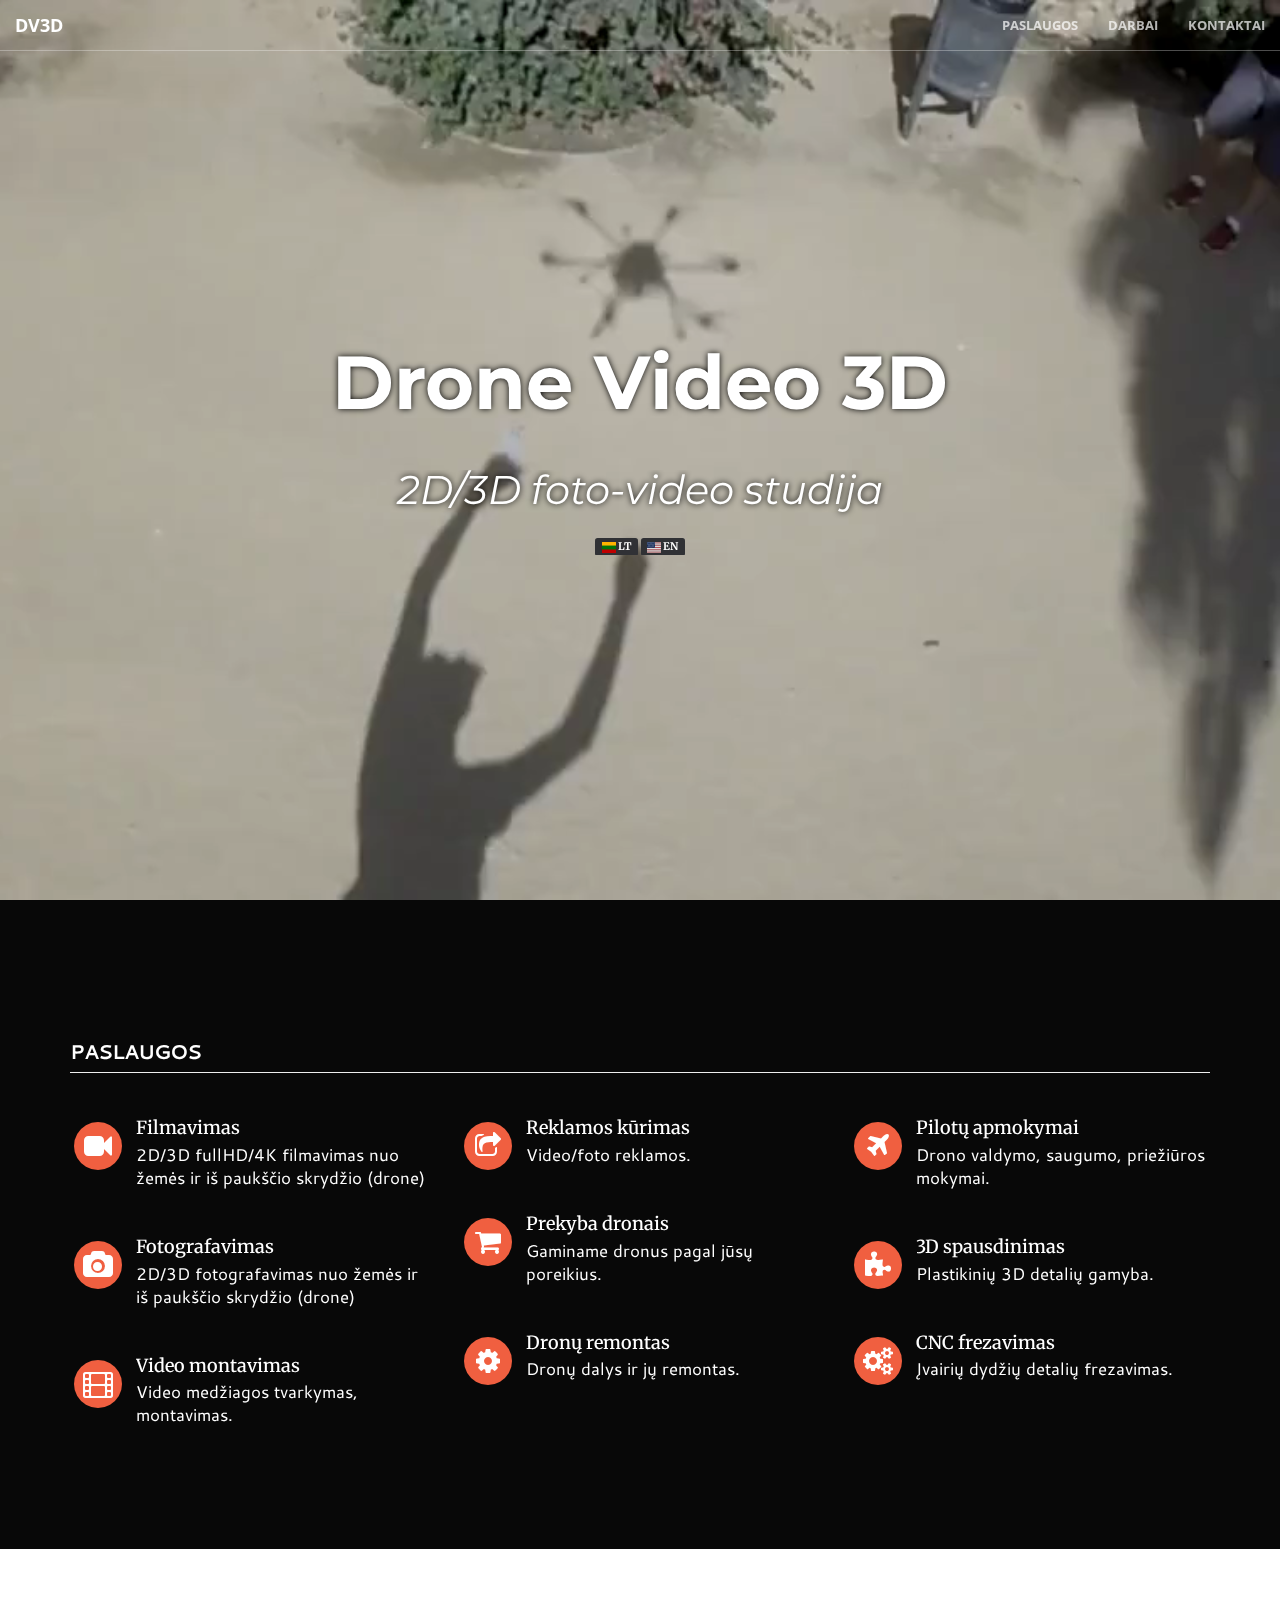
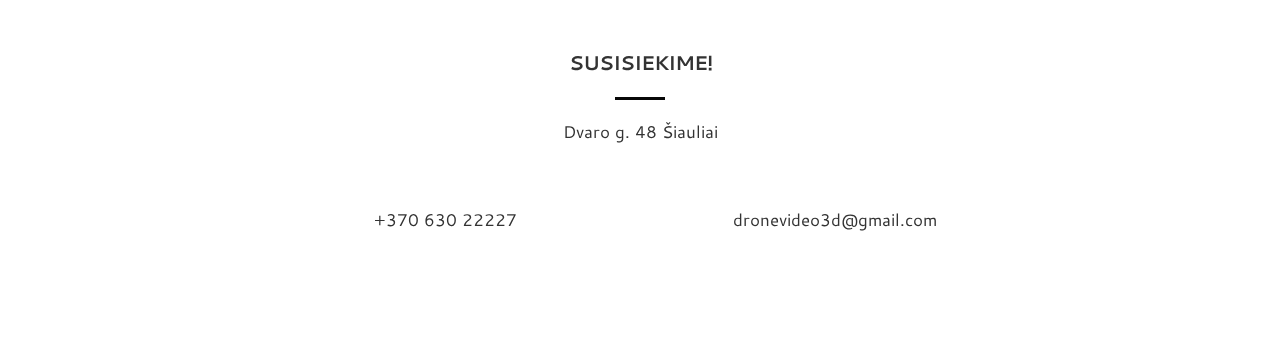
==== commit 4620e77d: "f" ====
--- a/lt/index.html
+++ b/lt/index.html
@@ -6,24 +6,31 @@
     <meta charset="utf-8">
     <meta http-equiv="X-UA-Compatible" content="IE=edge">
     <meta name="viewport" content="width=device-width, initial-scale=1 maximum-scale=1, user-scalable=0">
-    <meta name="description" content="Variklių galvučių hermetiškumo tikrinimas. Užlūžusių žvakių, purkštukų, varžtų išsukimas.     Vožtuvų pritrynimas ir šlifavimas. Variklių galvučių šlifavimas. Trūkimų remontas (virinimas). Sudaužytų galvučių remontas.     Vožtuvų lizdų keitimas. Kompensatorių lizdų keitimas. Vožtuvų reguliavimas">
+    <meta name="description" content="">
     <meta name="author" content="google.com/+AndriusVenclauskas">
-    <link rel="alternate" hreflang="x-default" href="http://www.galvuciuremontas.com" />
-    <link rel="alternate" hreflang="lt" href="http://www.galvuciuremontas.com/lt" />
-    <link rel="alternate" hreflang="en" href="http://www.galvuciuremontas.com" />
-    <link rel="alternate" hreflang="ru" href="http://www.galvuciuremontas.com/ru" />
-
-    <title>Automobilių, motociklų, traktorių bei sunkvežimių variklių galvučių remontas Šiauliuose</title>
+    <meta property="og:title" content="">
+<meta property="og:site_name" content="">
+<meta property="og:url" content="">
+<meta property="og:description" content="">
+<meta property="fb:app_id" content="">
+<meta property="og:type" content="business.business">
+ <meta property="og:image" content="" />
+    <link rel="alternate" hreflang="x-default" href="" />
+    <link rel="alternate" hreflang="lt" href="" />
+    <link rel="alternate" hreflang="en" href="" />
+    <link rel="alternate" hreflang="ru" href="" />
+
+    <title>Drone Video 3D</title>
 
     
     <link rel="stylesheet" href="css/bootstrap.css" type="text/css">
-
+<link href="https://fonts.googleapis.com/css?family=Montserrat:400,700" rel="stylesheet" type="text/css">
     
     <link href='http://fonts.googleapis.com/css?family=Open+Sans:300italic,400italic,600italic,700italic,800italic,400,300,600,700,800' rel='stylesheet' type='text/css'>
     <link href='http://fonts.googleapis.com/css?family=Merriweather:400,300,300italic,400italic,700,700italic,900,900italic' rel='stylesheet' type='text/css'>
     <link rel="stylesheet" href="font-awesome/css/font-awesome.min.css" type="text/css">
 
-    
+    <link href="http://fonts.googleapis.com/css?family=Fjalla+One|Cantarell:400,400italic,700italic,700" rel="stylesheet" type="text/css" />
     <link rel="stylesheet" href="css/animate.min.css" type="text/css">
 
     
@@ -39,16 +46,7 @@
         <script src="https://oss.maxcdn.com/libs/html5shiv/3.7.0/html5shiv.js"></script>
         <script src="https://oss.maxcdn.com/libs/respond.js/1.4.2/respond.min.js"></script>
     <![endif]-->
-<script>
-  (function(i,s,o,g,r,a,m){i['GoogleAnalyticsObject']=r;i[r]=i[r]||function(){
-  (i[r].q=i[r].q||[]).push(arguments)},i[r].l=1*new Date();a=s.createElement(o),
-  m=s.getElementsByTagName(o)[0];a.async=1;a.src=g;m.parentNode.insertBefore(a,m)
-  })(window,document,'script','//www.google-analytics.com/analytics.js','ga');
-
-  ga('create', 'UA-40363835-4', 'auto');
-  ga('send', 'pageview');
-
-</script>
+
 </head>
 
 <body id="page-top">
@@ -63,22 +61,19 @@
                     <span class="icon-bar"></span>
                     <span class="icon-bar"></span>
                 </button>
-                <a class="navbar-brand page-scroll" href="#page-top">VGR</a>
+                <a class="navbar-brand page-scroll" href="#page-top">DV3D</a>
             </div>
 
             <!-- Collect the nav links, forms, and other content for toggling -->
             <div class="collapse navbar-collapse" id="bs-example-navbar-collapse-1">
                 <ul class="nav navbar-nav navbar-right">
                     <li>
-                        <a class="page-scroll" href="#about">Apie</a>
+                        <a class="page-scroll" href="#about">Paslaugos</a>
                     </li>
                     <li>
                         <a class="page-scroll" href="#portfolio">Darbai</a>
                     </li>
                     <li>
-                        <a class="page-scroll" href="#services">Paslaugos</a>
-                    </li>
-                    <li>
                         <a class="page-scroll" href="#contact">Kontaktai</a>
                     </li>
                 </ul>
@@ -89,21 +84,17 @@
     </nav>
 
     <header>
+        <video autoplay loop class="vfonas " id="vfonas">
+<source src="/img/fopi.mp4" type="video/mp4">
+</video>
         <div class="header-content">
             <div class="header-content-inner">
-                <h1 style="text-shadow: 0px 0px 6px #000">Variklių galvučių remontas</h1>
-                <hr>
-                <h2>
-                <a href="http://www.galvuciuremontas.com/lt"><span class="label label-primary"><span class="flag-icon flag-icon-lt"></span> LT</span></a>
-                <a href="http://www.galvuciuremontas.com/"><span class="label label-primary"><span class="flag-icon flag-icon-us"></span> EN</span></a>
-                <a href="http://www.galvuciuremontas.com/ru"><span class="label label-primary"><span class="flag-icon flag-icon-ru"></span> RU</span></a>
-            </h2>
+                <div class="intro-heading">Drone Video 3D</div>
             <div class="media">
-                <h3 style="text-shadow: 0px 0px 6px #000"><b>Atliekame pilną automobilių, motociklų, sunkvežimių bei traktorių variklių galvučių remontą.</b></h3>
-            </div>
-            <div class="media">
-                <a href="#about" class="btn btn-primary btn-xl page-scroll">Pirmyn</a>
-                </div>
+                <div class="intro-leadin">2D/3D foto-video studija</div>
+                <a href="http://www.dronevideo3d.com/lt"><span class="label label-primary"><span class="flag-icon flag-icon-lt"></span> LT</span></a>
+                 <a href="http://www.dronevideo3d.com"><span class="label label-primary"><span class="flag-icon flag-icon-us"></span> EN</span></a>
+            </div>
             </div>
         </div>
     </header>
@@ -111,25 +102,122 @@
     <section class="bg-primary" id="about">
         <div class="container">
             <div class="row">
-                <div class="col-lg-8 col-lg-offset-2 text-center">
-                    <h2 class="section-heading">Turime jau didesnę nei 10 metų patirtį!</h2>
-                    <hr class="light">
-                        <p class="text-faded">Greitas aptarnavimas, kvalifikuotai atliktas darbas, žema kaina - mūsų darbo prioritetai.</p>
-                </div>
-                <div class="col-lg-4 col-lg-offset-4 text-center">
-                    <h3 class="section-heading">Atliekami darbai:</h3>
-                    <ul class="list-unstyled">
-                        <li><p class="text-faded">Variklių galvučių hermetiškumo tikrinimas</p></li>
-                        <li><p class="text-faded">Užlūžusių žvakių, purkštukų, varžtų išsukimas</p></li>
-                        <li><p class="text-faded">Vožtuvų pritrynimas ir šlifavimas</p></li>
-                        <li><p class="text-faded">Variklių galvučių šlifavimas</p></li>
-                        <li><p class="text-faded">Trūkimų remontas (virinimas)</p></li>
-                        <li><p class="text-faded">Sudaužytų galvučių remontas</p></li>
-                        <li><p class="text-faded">Vožtuvų lizdų keitimas</p></li>
-                        <li><p class="text-faded">Kompensatorių lizdų keitimas</p></li>
-                        <li><p class="text-faded">Vožtuvų reguliavimas</p></li>
-                    </ul>
-                </div>    
+            <div class="col-lg-12">
+                <h2 class="page-header">Paslaugos</h2>
+            </div>
+            <div class="col-md-4">
+                <div class="media">
+                    <div class="pull-left">
+                        <span class="fa-stack fa-2x">
+                              <i class="fa fa-circle fa-stack-2x text-primary"></i>
+                              <i class="fa fa-video-camera fa-stack-1x fa-inverse"></i>
+                        </span> 
+                    </div>
+                    <div class="media-body">
+                        <h4 class="media-heading">Filmavimas</h4>
+                        <p>2D/3D fullHD/4K filmavimas nuo žemės ir iš paukščio skrydžio (drone)</p>
+                    </div>
+                </div>
+                <div class="media">
+                    <div class="pull-left">
+                        <span class="fa-stack fa-2x">
+                              <i class="fa fa-circle fa-stack-2x text-primary"></i>
+                              <i class="fa fa-camera fa-stack-1x fa-inverse"></i>
+                        </span> 
+                    </div>
+                    <div class="media-body">
+                        <h4 class="media-heading">Fotografavimas</h4>
+                        <p>2D/3D fotografavimas nuo žemės ir iš paukščio skrydžio (drone)</p>
+                    </div>
+                </div>
+                <div class="media">
+                    <div class="pull-left">
+                        <span class="fa-stack fa-2x">
+                              <i class="fa fa-circle fa-stack-2x text-primary"></i>
+                              <i class="fa fa-film fa-stack-1x fa-inverse"></i>
+                        </span> 
+                    </div>
+                    <div class="media-body">
+                        <h4 class="media-heading">Video montavimas</h4>
+                        <p>Video medžiagos tvarkymas, montavimas. </p>
+                    </div>
+                </div>
+            </div>
+            <div class="col-md-4">
+                <div class="media">
+                    <div class="pull-left">
+                        <span class="fa-stack fa-2x">
+                              <i class="fa fa-circle fa-stack-2x text-primary"></i>
+                              <i class="fa fa-share-square-o fa-stack-1x fa-inverse"></i>
+                        </span> 
+                    </div>
+                    <div class="media-body">
+                        <h4 class="media-heading">Reklamos kūrimas</h4>
+                        <p>Video/foto reklamos.</p>
+                    </div>
+                </div>
+                <div class="media">
+                    <div class="pull-left">
+                        <span class="fa-stack fa-2x">
+                              <i class="fa fa-circle fa-stack-2x text-primary"></i>
+                              <i class="fa fa-shopping-cart fa-stack-1x fa-inverse"></i>
+                        </span> 
+                    </div>
+                    <div class="media-body">
+                        <h4 class="media-heading">Prekyba dronais</h4>
+                        <p>Gaminame dronus pagal jūsų poreikius.</p>
+                    </div>
+                </div>
+                <div class="media">
+                    <div class="pull-left">
+                        <span class="fa-stack fa-2x">
+                              <i class="fa fa-circle fa-stack-2x text-primary"></i>
+                              <i class="fa fa-cog fa-stack-1x fa-inverse"></i>
+                        </span> 
+                    </div>
+                    <div class="media-body">
+                        <h4 class="media-heading">Dronų remontas</h4>
+                        <p>Dronų dalys ir jų remontas.</p>
+                    </div>
+                </div>
+            </div>
+            <div class="col-md-4">
+                <div class="media">
+                    <div class="pull-left">
+                        <span class="fa-stack fa-2x">
+                              <i class="fa fa-circle fa-stack-2x text-primary"></i>
+                              <i class="fa fa-plane fa-stack-1x fa-inverse"></i>
+                        </span> 
+                    </div>
+                    <div class="media-body">
+                        <h4 class="media-heading">Pilotų apmokymai</h4>
+                        <p>Drono valdymo, saugumo, priežiūros mokymai.</p>
+                    </div>
+                </div>
+                <div class="media">
+                    <div class="pull-left">
+                        <span class="fa-stack fa-2x">
+                              <i class="fa fa-circle fa-stack-2x text-primary"></i>
+                              <i class="fa fa-puzzle-piece fa-stack-1x fa-inverse"></i>
+                        </span> 
+                    </div>
+                    <div class="media-body">
+                        <h4 class="media-heading">3D spausdinimas</h4>
+                        <p>Plastikinių 3D detalių gamyba.</p>
+                    </div>
+                </div>
+                <div class="media">
+                    <div class="pull-left">
+                        <span class="fa-stack fa-2x">
+                              <i class="fa fa-circle fa-stack-2x text-primary"></i>
+                              <i class="fa fa-cogs fa-stack-1x fa-inverse"></i>
+                        </span> 
+                    </div>
+                    <div class="media-body">
+                        <h4 class="media-heading">CNC frezavimas</h4>
+                        <p>Įvairių dydžių detalių frezavimas.</p>
+                    </div>
+                </div>
             </div>
         </div>
     </section>
@@ -139,325 +227,96 @@
             <div class="row no-gutter">
                 <div class="col-lg-4 col-sm-6">
                     <a href="#Modal1" class="portfolio-box" data-toggle="modal">
-                        <img src="img/portfolio/1.jpg" class="img-responsive" alt="">
-                        <div class="portfolio-box-caption">
-                            <div class="portfolio-box-caption-content">
-                                <div class="project-category text-faded">
-                                    
-                                </div>
-                                <div class="project-name">
-                                    Vožtuvų reguliavimas
-                                </div>
-                            </div>
-                        </div>
-                    </a>
-                </div>
-                <div class="col-lg-4 col-sm-6">
-                    <a href="#" class="portfolio-box">
-                        <img src="img/portfolio/2.jpg" class="img-responsive" alt="">
-                        <div class="portfolio-box-caption">
-                            <div class="portfolio-box-caption-content">
-                                <div class="project-category text-faded">
-                                    
-                                </div>
-                                <div class="project-name">
-                                    Tikrinimas
-                                </div>
-                            </div>
-                        </div>
-                    </a>
-                </div>
-                <div class="col-lg-4 col-sm-6">
-                    <a href="#" class="portfolio-box">
-                        <img src="img/portfolio/3.jpg" class="img-responsive" alt="">
-                        <div class="portfolio-box-caption">
-                            <div class="portfolio-box-caption-content">
-                                <div class="project-category text-faded">
-                                    
-                                </div>
-                                <div class="project-name">
-                                    Šlifavimas
-                                </div>
-                            </div>
-                        </div>
-                    </a>
-                </div>
-                <div class="col-lg-4 col-sm-6">
-                    <a href="#" class="portfolio-box">
-                        <img src="img/portfolio/4.jpg" class="img-responsive" alt="">
-                        <div class="portfolio-box-caption">
-                            <div class="portfolio-box-caption-content">
-                                <div class="project-category text-faded">
-                                    
-                                </div>
-                                <div class="project-name">
-                                    Vožtuvų trynimas
-                                </div>
-                            </div>
-                        </div>
-                    </a>
-                </div>
-                <div class="col-lg-4 col-sm-6">
-                    <a href="#" class="portfolio-box">
-                        <img src="img/portfolio/5.jpg" class="img-responsive" alt="">
-                        <div class="portfolio-box-caption">
-                            <div class="portfolio-box-caption-content">
-                                <div class="project-category text-faded">
-                                    
-                                </div>
-                                <div class="project-name">
-                                    Trūkimų remontas (virinimas)
-                                </div>
-                            </div>
-                        </div>
-                    </a>
-                </div>
-                <div class="col-lg-4 col-sm-6">
-                    <a href="#" class="portfolio-box">
-                        <img src="img/portfolio/6.jpg" class="img-responsive" alt="">
-                        <div class="portfolio-box-caption">
-                            <div class="portfolio-box-caption-content">
-                                <div class="project-category text-faded">
-                                    
-                                </div>
-                                <div class="project-name">
-                                    Sudaužytų galvučių remontas
-                                </div>
-                            </div>
-                        </div>
-                    </a>
-                </div>
-                <div class="col-lg-4 col-sm-6">
-                    <a href="#" class="portfolio-box">
-                        <img src="img/portfolio/1.jpg" class="img-responsive" alt="">
-                        <div class="portfolio-box-caption">
-                            <div class="portfolio-box-caption-content">
-                                <div class="project-category text-faded">
-                                    
-                                </div>
-                                <div class="project-name">
-                                    Vožtuvų lizdų keitimas
-                                </div>
-                            </div>
-                        </div>
-                    </a>
-                </div>
-                <div class="col-lg-4 col-sm-6">
-                    <a href="#" class="portfolio-box">
-                        <img src="img/portfolio/1.jpg" class="img-responsive" alt="">
-                        <div class="portfolio-box-caption">
-                            <div class="portfolio-box-caption-content">
-                                <div class="project-category text-faded">
-                                    
-                                </div>
-                                <div class="project-name">
-                                    Kompensatorių lizdų keitimas
-                                </div>
-                            </div>
-                        </div>
-                    </a>
-                </div>
-                <div class="col-lg-4 col-sm-6">
-                    <a href="#" class="portfolio-box">
-                        <img src="img/portfolio/1.jpg" class="img-responsive" alt="">
-                        <div class="portfolio-box-caption">
-                            <div class="portfolio-box-caption-content">
-                                <div class="project-category text-faded">
-                                    
-                                </div>
-                                <div class="project-name">
-                                    Užlūžusių žvakių, purkštukų, varžtų išsukimas
-                                </div>
-                            </div>
-                        </div>
-                    </a>
-                </div>
-            </div>
-        </div>
-    </section>
-
-<section id="services">
-        <div class="container">
-            <div class="row">
-                <div class="col-lg-12 text-center">
-                    <h2 class="section-heading">Remontuojame</h2>
-                    <hr class="primary">
-                </div>
-            </div>
-        </div>
-        <div class="container">
-            <div class="row">
-                <div class="col-lg-3 col-sm-6 text-center">
-                    <div class="service-box">
-                        <img src="img/paslaugos/traktoriaus.jpeg" class="center-block img-responsive img-circle" alt="">
-                        <h3>Traktorių variklių galvutes</h3>
-                    </div>
-                </div>
-                <div class="col-lg-3 col-sm-6 text-center">
-                    <div class="service-box">
-                        <img src="img/paslaugos/auto.jpg" class="center-block img-responsive img-circle" alt="">
-                        <h3>Automobilių variklių galvutes</h3>
-                    </div>
-                </div>
-                <div class="col-lg-3 col-sm-6 text-center">
-                    <div class="service-box">
-                        <img src="img/paslaugos/motociklo.jpg" class="center-block img-responsive img-circle" alt="">
-                        <h3>Motociklų variklių galvutes</h3>
-                    </div>
-                </div>
-                <div class="col-lg-3 col-sm-6 text-center">
-                    <div class="service-box">
-                        <img src="img/paslaugos/ratlankis.jpg" class="center-block img-responsive img-circle" alt="">
-                        <h3>Sunkvežimių variklių galvutes</h3>
-                    </div>
-                </div>
-            </div>
-            <div class="row">
-                <div class="col-lg-12 text-center">
-                    <hr class="primary">
-                    <a href="#galerija" data-toggle="collapse" class="btn btn-primary btn-xl">Video galerija</a>
-                </div>
-            </div>
-        </div>
-        <div class="container">
-            <div id="galerija" class="collapse">
-                <div class="row">
-                    <div class="media">
-                    <div class="col-sm-3 col-xs-6 img-portfolio">
-                        <a href="#Modal2" class="portfolio-box" data-toggle="modal">
-                            <div class="video-thumbnail text-center"> <i class="glyphicon glyphicon-play-circle"></i>
-                            <img class="img-responsive img-thumbnail" src="https://i.ytimg.com/vi/vfI31BFs4Ao/0.jpg" alt="">
-                            </div>
-                            <p class="text-center">BMW 2.5 galvutės remontas</p>
-                        </a>
-                    </div>
-                    <div class="col-sm-3 col-xs-6 img-portfolio">
-                        <a href="#Modal3" class="portfolio-box" data-toggle="modal">
-                            <div class="video-thumbnail text-center"> <i class="glyphicon glyphicon-play-circle"></i>
-                            <img class="img-responsive img-thumbnail" src="https://i.ytimg.com/vi/oxmV3vgWl4c/0.jpg" alt="">
-                            </div>
-                            <p class="text-center">KTM vožtuvų ir galvutės remontas</p>
-                        </a>
-                    </div>
-                    <div class="col-sm-3 col-xs-6 img-portfolio">
-                        <a href="#Modal4" class="portfolio-box" data-toggle="modal">
-                            <div class="video-thumbnail text-center"> <i class="glyphicon glyphicon-play-circle"></i>
-                            <img class="img-responsive img-thumbnail" src="https://i.ytimg.com/vi/OB4TyCoXdlg/0.jpg" alt="">
-                            </div>
-                            <p class="text-center">Honda motokrosinio galvutės remontas</p>
-                        </a>
-                    </div>
-                    <div class="col-sm-3 col-xs-6 img-portfolio">
-                        <a href="#Modal5" class="portfolio-box" data-toggle="modal">
-                            <div class="video-thumbnail text-center"> <i class="glyphicon glyphicon-play-circle"></i>
-                            <img class="img-responsive img-thumbnail" src="https://i.ytimg.com/vi/f_VTLUuUh7U/0.jpg" alt="">
-                            </div>
-                            <p class="text-center">Peugeot 2.2 pilnas galvutės remontas</p>
-                        </a>
-                    </div>
-                </div>
-                </div>
-                <div class="row">
-                    <div class="media">
-                    <div class="col-sm-3 col-xs-6 img-portfolio">
-                        <a href="#Modal6" class="portfolio-box" data-toggle="modal">
-                            <div class="video-thumbnail text-center"> <i class="glyphicon glyphicon-play-circle"></i>
-                            <img class="img-responsive img-thumbnail" src="https://i.ytimg.com/vi/QL2CWFZBCTs/0.jpg" alt="">
-                            </div>
-                            <p class="text-center">Audi 1.9 TDI</p>
-                        </a>
-                    </div>
-                    <div class="col-sm-3 col-xs-6 img-portfolio">
-                        <a href="#Modal7" class="portfolio-box" data-toggle="modal">
-                            <div class="video-thumbnail text-center"> <i class="glyphicon glyphicon-play-circle"></i>
-                            <img class="img-responsive img-thumbnail" src="https://i.ytimg.com/vi/hylJThQdtKA/0.jpg" alt="">
-                            </div>
-                            <p class="text-center">Mercedes-benz 2.7 cdi</p>
-                        </a>
-                    </div>
-                    <div class="col-sm-3 col-xs-6 img-portfolio">
-                        <a href="#Modal8" class="portfolio-box" data-toggle="modal">
-                            <div class="video-thumbnail text-center"> <i class="glyphicon glyphicon-play-circle"></i>
-                            <img class="img-responsive img-thumbnail" src="https://i.ytimg.com/vi/xvziZTaOY_Y/0.jpg" alt="">
-                            </div>
-                            <p class="text-center">Fiat Ducato</p>
-                        </a>
-                    </div>
-                    <div class="col-sm-3 col-xs-6 img-portfolio">
-                        <a href="#Modal9" class="portfolio-box" data-toggle="modal">
-                            <div class="video-thumbnail text-center"> <i class="glyphicon glyphicon-play-circle"></i>
-                            <img class="img-responsive img-thumbnail" src="https://i.ytimg.com/vi/GqXOnBTB4tA/0.jpg" alt="">
-                            </div>
-                            <p class="text-center">Karterio remontas</p>
-                        </a>
-                    </div>
-                </div>
-            </div>
-            <div class="row">
-                <div class="col-lg-12 text-center">
-                    <a href="#galerija2" data-toggle="collapse">Daugiau...</a>
-                </div>
-            </div>
-            <div id="galerija2" class="collapse">
-                <div class="row">
-                    <div class="media">
-                    <div class="col-sm-3 col-xs-6 img-portfolio">
-                        <a href="#Modal10" class="portfolio-box" data-toggle="modal">
-                            <div class="video-thumbnail text-center"> <i class="glyphicon glyphicon-play-circle"></i>
-                            <img class="img-responsive img-thumbnail" src="https://i.ytimg.com/vi/QEpzXge5I1A/0.jpg" alt="">
-                            </div>
-                            <p class="text-center">R22 ratai</p>
-                        </a>
-                    </div>
-                    <div class="col-sm-3 col-xs-6 img-portfolio">
-                        <a href="#Modal11" class="portfolio-box" data-toggle="modal">
-                            <div class="video-thumbnail text-center"> <i class="glyphicon glyphicon-play-circle"></i>
-                            <img class="img-responsive img-thumbnail" src="https://i.ytimg.com/vi/1-eBmjG5i5A/0.jpg" alt="">
-                            </div>
-                            <p class="text-center">Volvo 2.4 d5</p>
-                        </a>
-                    </div>
-                    <div class="col-sm-3 col-xs-6 img-portfolio">
-                        <a href="#Modal12" class="portfolio-box" data-toggle="modal">
-                            <div class="video-thumbnail text-center"> <i class="glyphicon glyphicon-play-circle"></i>
-                            <img class="img-responsive img-thumbnail" src="https://i.ytimg.com/vi/hPvAJxmYUOY/0.jpg" alt="">
-                            </div>
-                            <p class="text-center">Sulūžę greičių dėžės laikikliai</p>
-                        </a>
-                    </div>
-                    <div class="col-sm-3 col-xs-6 img-portfolio">
-                        <a href="#Modal13" class="portfolio-box" data-toggle="modal">
-                            <div class="video-thumbnail text-center"> <i class="glyphicon glyphicon-play-circle"></i>
-                            <img class="img-responsive img-thumbnail" src="https://i.ytimg.com/vi/WtBPtwCzv9w/0.jpg" alt="">
-                            </div>
-                            <p class="text-center">Volvo 2.0 perkaitinta galvutė</p>
-                        </a>
-                    </div>
-                </div>
-                </div>
-                <div class="row">
-                    <div class="media">
-                    <div class="col-sm-3 col-xs-6 img-portfolio">
-                        <a href="#Modal14" class="portfolio-box" data-toggle="modal">
-                            <div class="video-thumbnail text-center"> <i class="glyphicon glyphicon-play-circle"></i>
-                            <img class="img-responsive img-thumbnail" src="https://i.ytimg.com/vi/uMz9HZxQ9YI/0.jpg" alt="">
-                            </div>
-                            <p class="text-center">Toyota V8</p>
-                        </a>
-                    </div>
-                    <div class="col-sm-3 col-xs-6 img-portfolio">
-                        <a href="#Modal15" class="portfolio-box" data-toggle="modal">
-                            <div class="video-thumbnail text-center"> <i class="glyphicon glyphicon-play-circle"></i>
-                            <img class="img-responsive img-thumbnail" src="https://i.ytimg.com/vi/w4t-NYirgW8/0.jpg" alt="">
-                            </div>
-                            <p class="text-center">Opel 2.2</p>
-                        </a>
-                    </div>
-                </div>
-            </div>
-        </div>
-    </div>
-    </div>
+                        <img src="http://i.ytimg.com/vi/PkCYW_QrJqM/0.jpg" class="img-responsive" alt="">
+                        <div class="portfolio-box-caption">
+                            <div class="portfolio-box-caption-content">
+                                <div class="project-category text-faded">
+                                    
+                                </div>
+                                <div class="project-name">
+                                    Tarifa - Southernmost point of mainland Europe
+                                </div>
+                            </div>
+                        </div>
+                    </a>
+                </div>
+                <div class="col-lg-4 col-sm-6">
+                    <a href="#Modal2" class="portfolio-box" data-toggle="modal">
+                        <img src="http://i.ytimg.com/vi/vnoCSV2thCo/0.jpg" class="img-responsive" alt="">
+                        <div class="portfolio-box-caption">
+                            <div class="portfolio-box-caption-content">
+                                <div class="project-category text-faded">
+                                    
+                                </div>
+                                <div class="project-name">
+                                    Amazing Drone video from Barcelona (Spain)
+                                </div>
+                            </div>
+                        </div>
+                    </a>
+                </div>
+                <div class="col-lg-4 col-sm-6">
+                    <a href="#Modal3" class="portfolio-box" data-toggle="modal">
+                        <img src="http://i.ytimg.com/vi/WgHYADia45c/0.jpg" class="img-responsive" alt="">
+                        <div class="portfolio-box-caption">
+                            <div class="portfolio-box-caption-content">
+                                <div class="project-category text-faded">
+                                    
+                                </div>
+                                <div class="project-name">
+                                    Amazing Gibraltar (UK) with Drone multicopte
+                                </div>
+                            </div>
+                        </div>
+                    </a>
+                </div>
+                <div class="col-lg-4 col-sm-6">
+                    <a href="#Modal4" class="portfolio-box" data-toggle="modal">
+                        <img src="http://i.ytimg.com/vi/huvR7VLXQR0/0.jpg" class="img-responsive" alt="">
+                        <div class="portfolio-box-caption">
+                            <div class="portfolio-box-caption-content">
+                                <div class="project-category text-faded">
+                                    
+                                </div>
+                                <div class="project-name">
+                                    Amazing Venise (Italy) from bird's-eye view
+                                </div>
+                            </div>
+                        </div>
+                    </a>
+                </div>
+                <div class="col-lg-4 col-sm-6">
+                    <a href="#Modal5" class="portfolio-box" data-toggle="modal">
+                        <img src="http://i.ytimg.com/vi/MnzIFCJSdZc/0.jpg" class="img-responsive" alt="">
+                        <div class="portfolio-box-caption">
+                            <div class="portfolio-box-caption-content">
+                                <div class="project-category text-faded">
+                                    
+                                </div>
+                                <div class="project-name">
+                                    Amazing Drone video from Barcelona 3D
+                                </div>
+                            </div>
+                        </div>
+                    </a>
+                </div>
+                <div class="col-lg-4 col-sm-6">
+                    <a href="#Modal6" class="portfolio-box" data-toggle="modal">
+                        <img src="http://i.ytimg.com/vi/V2Mudc_g12U/0.jpg" class="img-responsive" alt="">
+                        <div class="portfolio-box-caption">
+                            <div class="portfolio-box-caption-content">
+                                <div class="project-category text-faded">
+                                    
+                                </div>
+                                <div class="project-name">
+                                    Amazing Venise (Italy) 3D
+                                </div>
+                            </div>
+                        </div>
+                    </a>
+                </div>
+            </div>
+        </div>
     </section>
    <!-- <aside>
 <div class="container">
@@ -485,16 +344,7 @@
             </div>
         </div>
         </aside> -->
-    <aside class="bg-dark">
-        <div class="container text-center">
-            <div class="call-to-action">
-                <h2>Mus rasite</h2>
-                <div class="col-sm-8 col-sm-offset-2 col-md-10 col-md-offset-1">
-                <iframe class="mapsas" src="https://www.google.com/maps/embed?pb=!1m18!1m12!1m3!1d2235.0635634694577!2d23.29683485110481!3d55.93093598561181!2m3!1f0!2f0!3f0!3m2!1i1024!2i768!4f13.1!3m3!1m2!1s0x46e5e3054b8f49af%3A0x2e1afb6522ec66d9!2zxb1lbWFpdMSXcyBnLiAxMywgxaBpYXVsaWFpIDc3MTcx!5e0!3m2!1slt!2slt!4v1447265848311" allowfullscreen></iframe>
-            </div>
-            </div>
-        </div>
-    </aside>
+    
 
     <section id="contact">
         <div class="container">
@@ -502,15 +352,15 @@
                 <div class="col-lg-8 col-lg-offset-2 text-center">
                     <h2 class="section-heading">Susisiekime!</h2>
                     <hr class="primary">
-                    <p>Žemaitės g. 13, Šiauliai 77171<br>I-V 08:00-17:00</p>
+                    <p>Dvaro g. 48 Šiauliai</p>
                 </div>
                 <div class="col-lg-4 col-lg-offset-2 text-center">
                     <i class="fa fa-phone fa-3x wow bounceIn"></i>
-                    <p>+37067401219</p>
+                    <p>+370 630 22227</p>
                 </div>
                 <div class="col-lg-4 text-center">
                     <i class="fa fa-envelope-o fa-3x wow bounceIn" data-wow-delay=".1s"></i>
-                    <p>info@galvuciuremontas.com</p>
+                    <p>dronevideo3d@gmail.com</p>
                 </div>
             </div>
         </div>
@@ -523,12 +373,12 @@
         <div class="modal-content">
             
                         <div class="modal-body">   
-                            <img src="img/portfolio/1.jpg" class="img-responsive" alt="">
-                            <img src="img/portfolio/1.jpg" class="img-responsive" alt="">
-                            <img src="img/portfolio/1.jpg" class="img-responsive" alt="">
-                            <div class="modal-footer">
-                            <div class="text-center">
-                            <button type="button" class="btn btn-primary" data-dismiss="modal"><i class="fa fa-times"></i> Užverti</button>
+                               <div class="flex-video widescreen"> 
+                            <iframe src="https://www.youtube.com/embed/PkCYW_QrJqM" frameborder="0" allowfullscreen></iframe>
+                        </div>
+                            <div class="modal-footer">
+                            <div class="text-center">
+                            <button type="button" class="btn btn-primary" data-dismiss="modal"><i class="fa fa-times"></i> Close</button>
                            </div> 
                            </div>
                         </div>
@@ -542,11 +392,11 @@
             
                         <div class="modal-body">  
                         <div class="flex-video widescreen"> 
-                            <iframe src="https://www.youtube.com/embed/vfI31BFs4Ao" frameborder="0" allowfullscreen></iframe>
-                        </div>
-                            <div class="modal-footer">
-                            <div class="text-center">
-                            <button type="button" class="btn btn-primary" data-dismiss="modal"><i class="fa fa-times"></i> Užverti</button>
+                            <iframe src="https://www.youtube.com/embed/vnoCSV2thCo" frameborder="0" allowfullscreen></iframe>
+                        </div>
+                            <div class="modal-footer">
+                            <div class="text-center">
+                            <button type="button" class="btn btn-primary" data-dismiss="modal"><i class="fa fa-times"></i> Close</button>
                            </div> 
                            </div>
                         </div>
@@ -560,11 +410,11 @@
             
                         <div class="modal-body">  
                         <div class="flex-video widescreen"> 
-                            <iframe src="https://www.youtube.com/embed/oxmV3vgWl4c" frameborder="0" allowfullscreen></iframe>
-                        </div>
-                            <div class="modal-footer">
-                            <div class="text-center">
-                            <button type="button" class="btn btn-primary" data-dismiss="modal"><i class="fa fa-times"></i> Užverti</button>
+                            <iframe src="https://www.youtube.com/embed/WgHYADia45c" frameborder="0" allowfullscreen></iframe>
+                        </div>
+                            <div class="modal-footer">
+                            <div class="text-center">
+                            <button type="button" class="btn btn-primary" data-dismiss="modal"><i class="fa fa-times"></i> Close</button>
                            </div> 
                            </div>
                         </div>
@@ -578,11 +428,11 @@
             
                         <div class="modal-body">  
                         <div class="flex-video widescreen"> 
-                            <iframe src="https://www.youtube.com/embed/OB4TyCoXdlg" frameborder="0" allowfullscreen></iframe>
-                        </div>
-                            <div class="modal-footer">
-                            <div class="text-center">
-                            <button type="button" class="btn btn-primary" data-dismiss="modal"><i class="fa fa-times"></i> Užverti</button>
+                            <iframe src="https://www.youtube.com/embed/huvR7VLXQR0" frameborder="0" allowfullscreen></iframe>
+                        </div>
+                            <div class="modal-footer">
+                            <div class="text-center">
+                            <button type="button" class="btn btn-primary" data-dismiss="modal"><i class="fa fa-times"></i> Close</button>
                            </div> 
                            </div>
                         </div>
@@ -596,11 +446,11 @@
             
                         <div class="modal-body">  
                         <div class="flex-video widescreen">
-                            <iframe src="https://www.youtube.com/embed/f_VTLUuUh7U" frameborder="0" allowfullscreen></iframe>
-                        </div>
-                            <div class="modal-footer">
-                            <div class="text-center">
-                            <button type="button" class="btn btn-primary" data-dismiss="modal"><i class="fa fa-times"></i> Užverti</button>
+                            <iframe src="https://www.youtube.com/embed/MnzIFCJSdZc" frameborder="0" allowfullscreen></iframe>
+                        </div>
+                            <div class="modal-footer">
+                            <div class="text-center">
+                            <button type="button" class="btn btn-primary" data-dismiss="modal"><i class="fa fa-times"></i> Close</button>
                            </div> 
                            </div>
                         </div>
@@ -614,181 +464,18 @@
             
                         <div class="modal-body">  
                         <div class="flex-video widescreen">
-                            <iframe src="https://www.youtube.com/embed/QL2CWFZBCTs" frameborder="0" allowfullscreen></iframe>
-                        </div>
-                            <div class="modal-footer">
-                            <div class="text-center">
-                            <button type="button" class="btn btn-primary" data-dismiss="modal"><i class="fa fa-times"></i> Užverti</button>
-                           </div> 
-                           </div>
-                        </div>
-        </div>
-        </div>
-    </div>
-    <!-- Modal 7 -->
-    <div class="modal fade" id="Modal7" tabindex="-1" role="dialog" aria-hidden="true">
-        <div class="modal-dialog">
-        <div class="modal-content">
-            
-                        <div class="modal-body">  
-                        <div class="flex-video widescreen">
-                            <iframe src="https://www.youtube.com/embed/hylJThQdtKA" frameborder="0" allowfullscreen></iframe>
-                        </div>
-                            <div class="modal-footer">
-                            <div class="text-center">
-                            <button type="button" class="btn btn-primary" data-dismiss="modal"><i class="fa fa-times"></i> Užverti</button>
-                           </div> 
-                           </div>
-                        </div>
-        </div>
-        </div>
-    </div>
-    <!-- Modal 8 -->
-    <div class="modal fade" id="Modal8" tabindex="-1" role="dialog" aria-hidden="true">
-        <div class="modal-dialog">
-        <div class="modal-content">
-            
-                        <div class="modal-body">  
-                        <div class="flex-video widescreen"> 
-                            <iframe src="https://www.youtube.com/embed/xvziZTaOY_Y" frameborder="0" allowfullscreen></iframe>
-                        </div>
-                            <div class="modal-footer">
-                            <div class="text-center">
-                            <button type="button" class="btn btn-primary" data-dismiss="modal"><i class="fa fa-times"></i> Užverti</button>
-                           </div> 
-                           </div>
-                        </div>
-        </div>
-        </div>
-    </div>
-    <!-- Modal 9 -->
-    <div class="modal fade" id="Modal9" tabindex="-1" role="dialog" aria-hidden="true">
-        <div class="modal-dialog">
-        <div class="modal-content">
-            
-                        <div class="modal-body">  
-                        <div class="flex-video widescreen"> 
-                            <iframe src="https://www.youtube.com/embed/GqXOnBTB4tA" frameborder="0" allowfullscreen></iframe>
-                        </div>
-                            <div class="modal-footer">
-                            <div class="text-center">
-                            <button type="button" class="btn btn-primary" data-dismiss="modal"><i class="fa fa-times"></i> Užverti</button>
-                           </div> 
-                           </div>
-                        </div>
-        </div>
-        </div>
-    </div>
-    <!-- Modal 10 -->
-    <div class="modal fade" id="Modal10" tabindex="-1" role="dialog" aria-hidden="true">
-        <div class="modal-dialog">
-        <div class="modal-content">
-            
-                        <div class="modal-body">  
-                        <div class="flex-video widescreen"> 
-                            <iframe src="https://www.youtube.com/embed/QEpzXge5I1A" frameborder="0" allowfullscreen></iframe>
-                        </div>
-                            <div class="modal-footer">
-                            <div class="text-center">
-                            <button type="button" class="btn btn-primary" data-dismiss="modal"><i class="fa fa-times"></i> Užverti</button>
-                           </div> 
-                           </div>
-                        </div>
-        </div>
-        </div>
-    </div>
-    <!-- Modal 11 -->
-    <div class="modal fade" id="Modal11" tabindex="-1" role="dialog" aria-hidden="true">
-        <div class="modal-dialog">
-        <div class="modal-content">
-            
-                        <div class="modal-body">  
-                        <div class="flex-video widescreen"> 
-                            <iframe src="https://www.youtube.com/embed/1-eBmjG5i5A" frameborder="0" allowfullscreen></iframe>
-                        </div>
-                            <div class="modal-footer">
-                            <div class="text-center">
-                            <button type="button" class="btn btn-primary" data-dismiss="modal"><i class="fa fa-times"></i> Užverti</button>
-                           </div> 
-                           </div>
-                        </div>
-        </div>
-        </div>
-    </div>
-    <!-- Modal 12 -->
-    <div class="modal fade" id="Modal12" tabindex="-1" role="dialog" aria-hidden="true">
-        <div class="modal-dialog">
-        <div class="modal-content">
-            
-                        <div class="modal-body">  
-                        <div class="flex-video widescreen"> 
-                            <iframe src="https://www.youtube.com/embed/hPvAJxmYUOY" frameborder="0" allowfullscreen></iframe>
-                        </div>
-                            <div class="modal-footer">
-                            <div class="text-center">
-                            <button type="button" class="btn btn-primary" data-dismiss="modal"><i class="fa fa-times"></i> Užverti</button>
-                           </div> 
-                           </div>
-                        </div>
-        </div>
-        </div>
-    </div>
-    <!-- Modal 13 -->
-    <div class="modal fade" id="Modal13" tabindex="-1" role="dialog" aria-hidden="true">
-        <div class="modal-dialog">
-        <div class="modal-content">
-            
-                        <div class="modal-body">  
-                        <div class="flex-video widescreen"> 
-                            <iframe src="https://www.youtube.com/embed/WtBPtwCzv9w" frameborder="0" allowfullscreen></iframe>
-                        </div>
-                            <div class="modal-footer">
-                            <div class="text-center">
-                            <button type="button" class="btn btn-primary" data-dismiss="modal"><i class="fa fa-times"></i> Užverti</button>
-                           </div> 
-                           </div>
-                        </div>
-        </div>
-        </div>
-    </div>
-    <!-- Modal 14 -->
-    <div class="modal fade" id="Modal14" tabindex="-1" role="dialog" aria-hidden="true">
-        <div class="modal-dialog">
-        <div class="modal-content">
-            
-                        <div class="modal-body">  
-                        <div class="flex-video widescreen"> 
-                            <iframe src="https://www.youtube.com/embed/uMz9HZxQ9YI" frameborder="0" allowfullscreen></iframe>
-                        </div>
-                            <div class="modal-footer">
-                            <div class="text-center">
-                            <button type="button" class="btn btn-primary" data-dismiss="modal"><i class="fa fa-times"></i> Užverti</button>
-                           </div> 
-                           </div>
-                        </div>
-        </div>
-        </div>
-    </div>
-    <!-- Modal 15 -->
-    <div class="modal fade" id="Modal15" tabindex="-1" role="dialog" aria-hidden="true">
-        <div class="modal-dialog">
-        <div class="modal-content">
-            
-                        <div class="modal-body">  
-                        <div class="flex-video widescreen"> 
-                            <iframe src="https://www.youtube.com/embed/w4t-NYirgW8" frameborder="0" allowfullscreen></iframe>
-                        </div>
-                            <div class="modal-footer">
-                            <div class="text-center">
-                            <button type="button" class="btn btn-primary" data-dismiss="modal"><i class="fa fa-times"></i> Užverti</button>
-                           </div> 
-                           </div>
-                        </div>
-        </div>
-        </div>
-    </div>
-
-
+                            <iframe src="https://www.youtube.com/embed/V2Mudc_g12U" frameborder="0" allowfullscreen></iframe>
+                        </div>
+                            <div class="modal-footer">
+                            <div class="text-center">
+                            <button type="button" class="btn btn-primary" data-dismiss="modal"><i class="fa fa-times"></i> Close</button>
+                           </div> 
+                           </div>
+                        </div>
+        </div>
+        </div>
+    </div>
+    
     <!-- jQuery -->
     <script src="js/jquery.js"></script>
 
--- a/lt/css/creative.css
+++ b/lt/css/creative.css
@@ -14,6 +14,7 @@
     font-family: Merriweather,'Helvetica Neue',Arial,sans-serif;
 }
 
+
 hr {
     max-width: 50px;
     border-color: #070707;
@@ -36,20 +37,29 @@
     color: #eb3812;
 }
 
-h1,
-h2,
-h3,
-h4,
-h5,
-h6 {
-    font-family: 'Open Sans','Helvetica Neue',Arial,sans-serif;
-}
-
+h1 {
+    font-family: 'Fjalla One', sans-serif;
+    font-weight: normal;
+    text-transform: uppercase;
+    line-height: 46px;
+    font-size: 7243px;
+    margin: 0 0 23px 0;
+    }
+h2 {
+    font-family: 'Cantarell', sans-serif;
+    font-weight: 700;
+    font-size: 20px;
+    line-height: 23px;
+    text-transform: uppercase;
+    letter-spacing: -1px;
+    margin: 0 0 23px 0;
+    }
 p {
-    margin-bottom: 20px;
-    font-size: 16px;
-    line-height: 1.5;
-}
+    font-family: 'Cantarell', sans-serif;
+    font-size: 17px;
+    line-height: 23px;
+    margin: 0 0 23px 0;
+    }
 
 .bg-primary {
     background-color: #080808;
@@ -178,7 +188,6 @@
     min-height: auto;
     text-align: center;
     color: #fff;
-    background-image: url(../img/header.jpg);
     background-position: center;
     -webkit-background-size: cover;
     -moz-background-size: cover;
@@ -473,6 +482,12 @@
 
 body {
     webkit-tap-highlight-color: #222;
+   background-image: url("http://www.dronevideo3d.com/img/poster.jpg");
+    background-repeat: no-repeat;
+  -webkit-background-size: cover;
+  -moz-background-size: cover;
+  -o-background-size: cover;
+  background-size: cover;
 }
 .mapsas {
     width: 100%;
@@ -520,4 +535,20 @@
 }
 @media only screen and (max-device-width: 800px), only screen and (device-width: 1024px) and (device-height: 600px), only screen and (width: 1280px) and (orientation: landscape), only screen and (device-width: 800px), only screen and (max-width: 767px) {
   .flex-video { padding-top: 0; }
+}
+.intro-heading {
+    font-family: "Montserrat", "Helvetica Neue", Helvetica, Arial, sans-serif;
+    text-shadow: 0px 0px 6px #000;
+    font-weight: 700;
+    font-size: 75px;
+    line-height: 75px;
+    margin-bottom: 50px;
+}
+.intro-leadin {
+    font-family: "Montserrat", "Helvetica Neue", Helvetica, Arial, sans-serif;
+    text-shadow: 0px 0px 6px #000;
+    font-style: italic;
+    font-size: 40px;
+    line-height: 40px;
+    margin-bottom: 25px;
 }